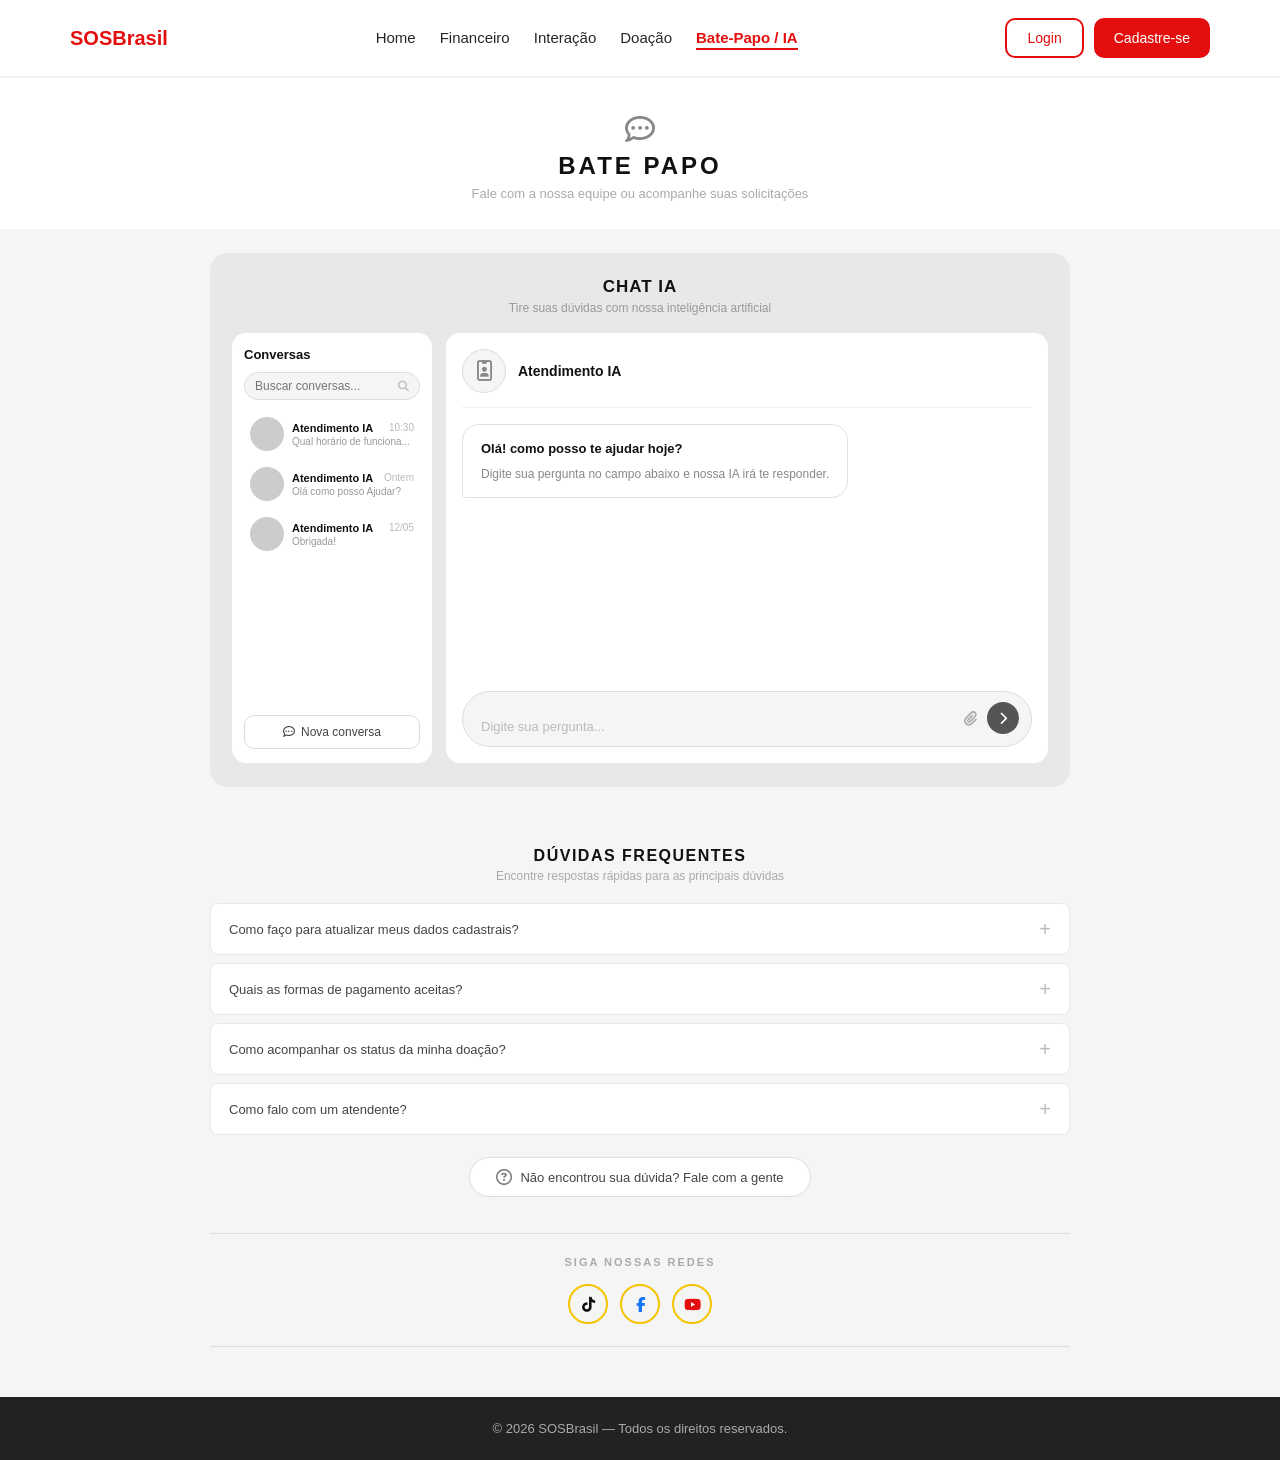
==== pags/batepapoIA.html @ ed0de13a "NovasAlterações08/06" ====
<!DOCTYPE html>
<html lang="en">
<head>
    <meta charset="UTF-8">
    <meta name="viewport" content="width=device-width, initial-scale=1.0">
    <link rel="stylesheet" href="https://cdnjs.cloudflare.com/ajax/libs/font-awesome/6.5.0/css/all.min.css">
    <link rel="stylesheet" href="css/batepapoIA.css">
    <title>SOSBrasil - Bate Papo</title>
</head>
<body>
    <! =========== Cabeçalho =========== >
    <header>
    <nav class="nav-container">
      <div class="logo">
        <h1><strong>SOS</strong>Brasil</h1>
      </div>
      <div class="nav-links">
        <ul>
          <li><a href="home.html">Home</a></li>
          <li><a href="financeiro.html">Financeiro</a></li>
          <li><a href="#">Interação</a></li>
          <li><a href="#">Doação</a></li>
          <li><a href="batepapoIA.html" class="ativo">Bate-Papo / IA</a></li>
        </ul>
      </div>
      <div class="nav-botoes">
        <button class="btn-login">Login</button>
        <button class="btn-cadastrar">Cadastre-se</button>
      </div>
    </nav>
  </header>
 
  <main>
 
    <!-- =========== HERO — TÍTULO BATE PAPO =========== -->
    <section class="secao-hero">
      <i class="fa-regular fa-comment-dots hero-icone"></i>
      <h1 class="hero-titulo">BATE PAPO</h1>
      <p class="hero-subtitulo">Fale com a nossa equipe ou acompanhe suas solicitações</p>
    </section>
 
    <!-- =========== CHAT IA =========== -->
    <section class="secao-chat">
      <div class="chat-card">
 
        <h2 class="chat-titulo">CHAT IA</h2>
        <p class="chat-subtitulo">Tire suas dúvidas com nossa inteligência artificial</p>
 
        <div class="chat-container">
 
          <div class="sidebar">
 
            <h3 class="sidebar-titulo">Conversas</h3>
 
            <div class="busca-container">
              <input type="text" placeholder="Buscar conversas..." class="busca-input">
              <i class="fa-solid fa-magnifying-glass busca-icone"></i>
            </div>
 
            <ul class="lista-conversas">
              <li class="conversa-item">
                <div class="conversa-avatar"></div>
                <div class="conversa-info">
                <div class="conversa-cabecalho">
                    <span class="conversa-nome">Atendimento IA</span>
                    <span class="conversa-hora">10:30</span>
                </div>
                    <p class="conversa-preview">Qual horário de funciona...</p>
                </div>
              </li>
              <li class="conversa-item">
                <div class="conversa-avatar"></div>
                <div class="conversa-info">
                <div class="conversa-cabecalho">
                    <span class="conversa-nome">Atendimento IA</span>
                    <span class="conversa-hora">Ontem</span>
                </div>
                    <p class="conversa-preview">Olá como posso Ajudar?</p>
                </div>
              </li>
              <li class="conversa-item">
                <div class="conversa-avatar"></div>
                <div class="conversa-info">
                <div class="conversa-cabecalho">
                    <span class="conversa-nome">Atendimento IA</span>
                    <span class="conversa-hora">12/05</span>
                </div>
                    <p class="conversa-preview">Obrigada!</p>
                </div>
              </li>
            </ul>
 
            <button class="btn-nova-conversa">
              <i class="fa-regular fa-comment-dots"></i> Nova conversa
            </button>
 
          </div>
          <!-- fim sidebar -->
 
          <!-- COLUNA DIREITA — Atendimento IA -->
          <div class="chat-janela">
 
            <div class="chat-cabecalho">
            <div class="chat-avatar-icone">
                <i class="fa-regular fa-id-badge"></i>
            </div>
              <span class="chat-nome">Atendimento IA</span>
            </div>
 
            <div class="chat-mensagens">
            <div class="bolha bolha-recebida">
                <strong>Olá! como posso te ajudar hoje?</strong>
                <p>Digite sua pergunta no campo abaixo e nossa IA irá te responder.</p>
            </div>
            </div>
 
            <div class="input-container">
              <textarea class="chat-textarea" placeholder="Digite sua pergunta..." rows="1"></textarea>
              <div class="input-icons">
                <i class="fa-solid fa-paperclip chat-icone-clipe"></i>
                <button class="chat-btn-enviar">
                  <i class="fa-solid fa-chevron-right"></i>
                </button>
              </div>
            </div>
          </div>
        </div>
      </div>
    </section>
 
    <!-- =========== DÚVIDAS FREQUENTES =========== -->
    <section class="secao-duvidas">
      <div class="duvidas-card">
 
        <h2 class="duvidas-titulo">DÚVIDAS FREQUENTES</h2>
        <p class="duvidas-subtitulo">Encontre respostas rápidas para as principais dúvidas</p>
 
        <details>
          <summary>Como faço para atualizar meus dados cadastrais?</summary>
          <p>Vá em usuário e clique em "Dados Cadastrais" e veja quais dados serão atualizados e clique em "Editar". Se for a senha, vá até a tela de login e clique em "Esqueci minha senha".</p>
        </details>
 
        <details>
          <summary>Quais as formas de pagamento aceitas?</summary>
          <p>A SOS Brasil aceita: Boleto, Cartão (Crédito e Débito), Pix e Transferência Bancária. Acesse a página Financeiro e escolha seu meio de doação.</p>
        </details>
 
        <details>
          <summary>Como acompanhar os status da minha doação?</summary>
          <p>Você irá receber atualizações por E-Mail e imagens no nosso portal de notícias. Todas as doações serão publicadas no portal "SOS Brasil".</p>
        </details>
 
        <details>
          <summary>Como falo com um atendente?</summary>
          <p>Clique em "Fale com a gente" no botão abaixo e você será redirecionado para nosso chat com um atendente da SOS Brasil no WhatsApp.</p>
        </details>
 
        <div class="btn-duvida-container">
          <a href="#" class="btn-duvida">
            <i class="fa-regular fa-circle-question"></i>
            Não encontrou sua dúvida? Fale com a gente
          </a>
        </div>
 
      </div>
    </section>
 
    <!-- =========== REDES SOCIAIS =========== -->
    <section class="secao-redes">
      <hr class="redes-linha">
      <div class="redes-conteudo">
        <p class="redes-titulo">SIGA NOSSAS REDES</p>
        <div class="redes-icones">
          <a href="#" target="_blank" aria-label="TikTok">
            <i class="fa-brands fa-tiktok"></i>
          </a>
          <a href="#" target="_blank" aria-label="Facebook">
            <i class="fa-brands fa-facebook-f"></i>
          </a>
          <a href="#" target="_blank" aria-label="YouTube">
            <i class="fa-brands fa-youtube"></i>
          </a>
        </div>
      </div>
      <hr class="redes-linha">
    </section>
 
  </main>
</body>
<footer>
    <div class="container">
            <p>© 2026 SOSBrasil — Todos os direitos reservados.</p>
    </div>
</footer>
</html>
---- pags/css/batepapoIA.css ----
/* ===================== RESET & BASE ===================== */
*{
  margin: 0;
  padding: 0;
  box-sizing: border-box;
  font-family: 'Segoe UI', sans-serif;
}
 
:root {
  --vermelho: #e40e0e;
  --vermelho-escuro: #a00808;
  --amarelo: #f5c400;
  --cinza-borda: #f1f1f1;
  --cinza-texto: #444;
  --cinza-claro: #f5f5f5;
  --cinza-medio: #e8e8e8;
  --branco: #ffffff;
}
 
body {
  background-color: var(--branco);
  color: var(--cinza-texto);
}
 
.container {
  max-width: 1200px;
  margin: 0 auto;
  padding: 0 30px;
}
 
/* ===================== CABEÇALHO ===================== */
header {
  width: 100%;
  background: var(--branco);
  border-bottom: 2px solid var(--cinza-borda);
  position: sticky;
  top: 0;
  z-index: 100;
}
 
.nav-container {
  max-width: 1200px;
  margin: 0 auto;
  padding: 18px 30px;
  display: flex;
  align-items: center;
  justify-content: space-between;
  gap: 20px;
}
 
.logo h1 {
  font-size: 20px;
  color: var(--vermelho);
}
 
.nav-links ul {
  list-style: none;
  display: flex;
  gap: 24px;
}
 
.nav-links a {
  color: #272727;
  text-decoration: none;
  font-size: 15px;
  transition: color 0.3s;
}
 
.nav-links a:hover,
.nav-links a.ativo {
  color: var(--vermelho);
  font-weight: 600;
}
 
.nav-links a.ativo {
  border-bottom: 2px solid var(--vermelho);
  padding-bottom: 2px;
}
 
.nav-botoes {
  display: flex;
  gap: 10px;
}
 
.btn-login {
  background: var(--branco);
  color: var(--vermelho);
  padding: 10px 20px;
  border: 2px solid var(--vermelho);
  border-radius: 10px;
  cursor: pointer;
  font-size: 14px;
  transition: all 0.3s;
}
 
.btn-login:hover {
  background: var(--vermelho);
  color: var(--branco);
}
 
.btn-cadastrar {
  background: var(--vermelho);
  color: var(--branco);
  padding: 10px 20px;
  border: none;
  border-radius: 10px;
  cursor: pointer;
  font-size: 14px;
  transition: background 0.3s;
}
 
.btn-cadastrar:hover {
  background: var(--vermelho-escuro);
}
 
/* ===================== HERO — BATE PAPO ===================== */
.secao-hero {
  background-color: var(--branco);
  padding: 36px 30px 28px;
  text-align: center;
}
 
.hero-icone {
  font-size: 30px;
  color: #888;
  display: block;
  margin-bottom: 8px;
}
 
.hero-titulo {
  font-size: 24px;
  font-weight: 800;
  letter-spacing: 3px;
  color: #111;
  margin-bottom: 6px;
}
 
.hero-subtitulo {
  font-size: 13px;
  color: #aaa;
}
 
/* ===================== SEÇÃO CHAT IA ===================== */
.secao-chat {
  background-color: var(--cinza-claro);
  padding: 24px 30px 32px;
}
 
.chat-card {
  max-width: 860px;
  margin: 0 auto;
  background-color: var(--cinza-medio);
  border-radius: 18px;
  padding: 24px 22px;
}
 
.chat-titulo {
  text-align: center;
  font-size: 17px;
  font-weight: 800;
  letter-spacing: 1px;
  color: #111;
  margin-bottom: 4px;
}
 
.chat-subtitulo {
  text-align: center;
  font-size: 12px;
  color: #999;
  margin-bottom: 18px;
}
 
/* ===================== DUAS COLUNAS ===================== */
.chat-container {
  display: flex;
  gap: 14px;
  height: 430px;
}
 
/* ===================== SIDEBAR — CONVERSAS ===================== */
.sidebar {
  width: 200px;
  flex-shrink: 0;
  background-color: var(--branco);
  border-radius: 14px;
  padding: 14px 12px;
  display: flex;
  flex-direction: column;
  gap: 10px;
}
 
.sidebar-titulo {
  font-size: 13px;
  font-weight: 700;
  color: #111;
}
 
.busca-container {
  display: flex;
  align-items: center;
  background-color: var(--cinza-claro);
  border: 1px solid #ddd;
  border-radius: 20px;
  padding: 6px 10px;
  gap: 6px;
}
 
.busca-input {
  border: none;
  outline: none;
  background: transparent;
  font-size: 12px;
  width: 100%;
  color: var(--cinza-texto);
}
 
.busca-icone {
  font-size: 11px;
  color: #bbb;
}
 
.lista-conversas {
  list-style: none;
  display: flex;
  flex-direction: column;
  gap: 2px;
  overflow-y: auto;
  flex: 1;
}
 
.conversa-item {
  display: flex;
  align-items: center;
  gap: 8px;
  padding: 7px 6px;
  border-radius: 8px;
  cursor: pointer;
  transition: background 0.2s;
}
 
.conversa-item:hover {
  background-color: var(--cinza-claro);
}
 
.conversa-avatar {
  width: 34px;
  height: 34px;
  border-radius: 50%;
  background-color: #ccc;
  flex-shrink: 0;
}
 
.conversa-info {
  display: flex;
  flex-direction: column;
  gap: 2px;
  overflow: hidden;
  flex: 1;
}
 
.conversa-cabecalho {
  display: flex;
  justify-content: space-between;
  align-items: center;
}
 
.conversa-nome {
  font-size: 11px;
  font-weight: 700;
  color: #111;
}
 
.conversa-hora {
  font-size: 10px;
  color: #bbb;
  white-space: nowrap;
}
 
.conversa-preview {
  font-size: 10px;
  color: #999;
  white-space: nowrap;
  overflow: hidden;
  text-overflow: ellipsis;
}
 
.btn-nova-conversa {
  background-color: var(--branco);
  border: 1px solid #ddd;
  border-radius: 10px;
  padding: 9px 10px;
  cursor: pointer;
  font-size: 12px;
  color: var(--cinza-texto);
  display: flex;
  align-items: center;
  justify-content: center;
  gap: 6px;
  margin-top: auto;
  transition: background 0.2s;
}
 
.btn-nova-conversa:hover {
  background-color: var(--cinza-claro);
}
 
/* ===================== JANELA DO CHAT ===================== */
.chat-janela {
  flex: 1;
  background-color: var(--branco);
  border-radius: 14px;
  padding: 16px;
  display: flex;
  flex-direction: column;
  gap: 14px;
  min-width: 0;
}
 
.chat-cabecalho {
  display: flex;
  align-items: center;
  gap: 12px;
  padding-bottom: 14px;
  border-bottom: 1px solid var(--cinza-borda);
}
 
.chat-avatar-icone {
  width: 44px;
  height: 44px;
  border-radius: 50%;
  background-color: var(--cinza-claro);
  border: 1px solid #ddd;
  display: flex;
  align-items: center;
  justify-content: center;
  font-size: 20px;
  color: #888;
}
 
.chat-nome {
  font-size: 14px;
  font-weight: 700;
  color: #111;
}
 
.chat-mensagens {
  flex: 1;
  overflow-y: auto;
  display: flex;
  flex-direction: column;
  gap: 10px;
  padding: 2px 0;
}
 
.bolha {
  max-width: 68%;
  padding: 14px 18px;
  border-radius: 16px;
  font-size: 13px;
  line-height: 1.5;
}
 
.bolha-recebida {
  background-color: var(--branco);
  border: 1px solid #e0e0e0;
  align-self: flex-start;
  border-bottom-left-radius: 4px;
}
 
.bolha-recebida strong {
  display: block;
  font-size: 13px;
  color: #111;
  margin-bottom: 6px;
}
 
.bolha-recebida p {
  font-size: 12px;
  color: #888;
  margin: 0;
}
 
.bolha-enviada {
  background-color: var(--vermelho);
  color: var(--branco);
  align-self: flex-end;
  border-bottom-right-radius: 4px;
}
 
.input-container {
  display: flex;
  align-items: flex-end;
  background-color: var(--cinza-claro);
  border: 1px solid #ddd;
  border-radius: 28px;
  padding: 10px 12px 10px 18px;
  gap: 10px;
}
 
.chat-textarea {
  flex: 1;
  border: none;
  outline: none;
  resize: none;
  font-size: 13px;
  background: transparent;
  color: var(--cinza-texto);
  max-height: 90px;
  overflow-y: auto;
  line-height: 1.5;
}
 
.chat-textarea::placeholder {
  color: #bbb;
}
 
.input-icons {
  display: flex;
  align-items: center;
  gap: 10px;
  flex-shrink: 0;
  padding-bottom: 2px;
}
 
.chat-icone-clipe {
  font-size: 15px;
  color: #aaa;
  cursor: pointer;
  transition: color 0.2s;
}
 
.chat-icone-clipe:hover {
  color: var(--cinza-texto);
}
 
.chat-btn-enviar {
  width: 32px;
  height: 32px;
  border-radius: 50%;
  background-color: #555;
  color: var(--branco);
  border: none;
  font-size: 13px;
  cursor: pointer;
  display: flex;
  align-items: center;
  justify-content: center;
  transition: background 0.2s;
}
 
.chat-btn-enviar:hover {
  background-color: var(--vermelho);
}
 
/* ===================== DÚVIDAS FREQUENTES ===================== */
.secao-duvidas {
  background-color: var(--cinza-claro);
  padding: 28px 30px 36px;
}
 
.duvidas-card {
  max-width: 860px;
  margin: 0 auto;
}
 
.duvidas-titulo {
  text-align: center;
  font-size: 16px;
  font-weight: 800;
  letter-spacing: 1.5px;
  color: #111;
  margin-bottom: 4px;
}
 
.duvidas-subtitulo {
  text-align: center;
  font-size: 12px;
  color: #aaa;
  margin-bottom: 20px;
}
 
details {
  background-color: var(--branco);
  border: 1px solid #e8e8e8;
  border-radius: 8px;
  margin-bottom: 8px;
  overflow: hidden;
}
 
summary {
  display: flex;
  justify-content: space-between;
  align-items: center;
  padding: 15px 18px;
  font-size: 13px;
  color: var(--cinza-texto);
  cursor: pointer;
  list-style: none;
  user-select: none;
}
 
summary::-webkit-details-marker {
  display: none;
}
 
summary::after {
  content: '+';
  font-size: 20px;
  color: #bbb;
  font-weight: 300;
  line-height: 1;
  flex-shrink: 0;
}
 
details[open] summary::after {
  content: '×';
  color: var(--vermelho);
}
 
details p {
  padding: 12px 18px 16px;
  font-size: 13px;
  color: #777;
  line-height: 1.6;
  border-top: 1px solid var(--cinza-borda);
}
 
/* Botão fale com a gente */
.btn-duvida-container {
  display: flex;
  justify-content: center;
  margin-top: 22px;
}
 
.btn-duvida {
  display: inline-flex;
  align-items: center;
  gap: 8px;
  background-color: var(--branco);
  border: 1px solid #ddd;
  border-radius: 28px;
  padding: 11px 26px;
  cursor: pointer;
  font-size: 13px;
  color: var(--cinza-texto);
  text-decoration: none;
  transition: border-color 0.2s, background 0.2s;
}
 
.btn-duvida:hover {
  border-color: var(--amarelo);
  background-color: #fffbee;
}
 
.btn-duvida .fa-circle-question {
  font-size: 16px;
  color: #777;
}
 
/* ===================== REDES SOCIAIS ===================== */
.secao-redes {
  background-color: var(--cinza-claro);
  padding: 0 30px 28px;
}
 
.redes-linha {
  border: none;
  border-top: 1px solid #ddd;
  margin: 0 auto 22px;
  max-width: 860px;
}
 
.redes-conteudo {
  text-align: center;
  margin-bottom: 22px;
}
 
.redes-titulo {
  font-size: 11px;
  font-weight: 700;
  letter-spacing: 2px;
  color: #aaa;
  margin-bottom: 16px;
  text-transform: uppercase;
}
 
.redes-icones {
  display: flex;
  justify-content: center;
  gap: 12px;
}
 
.redes-icones a {
  width: 40px;
  height: 40px;
  border-radius: 50%;
  border: 2px solid var(--amarelo);
  display: flex;
  align-items: center;
  justify-content: center;
  font-size: 15px;
  text-decoration: none;
  transition: background 0.2s, border-color 0.2s;
}
 
.redes-icones a:nth-child(1) i { color: #111; }
.redes-icones a:nth-child(2) i { color: #1877f2; }
.redes-icones a:nth-child(3) i { color: var(--vermelho); }
 
.redes-icones a:hover {
  background-color: var(--amarelo);
}
 
.redes-icones a:hover i {
  color: var(--branco) !important;
}
 
/* ===================== RODAPÉ ===================== */
footer {
  background: #222;
  color: #aaa;
  padding: 24px 0;
  text-align: center;
  font-size: 13px;
}
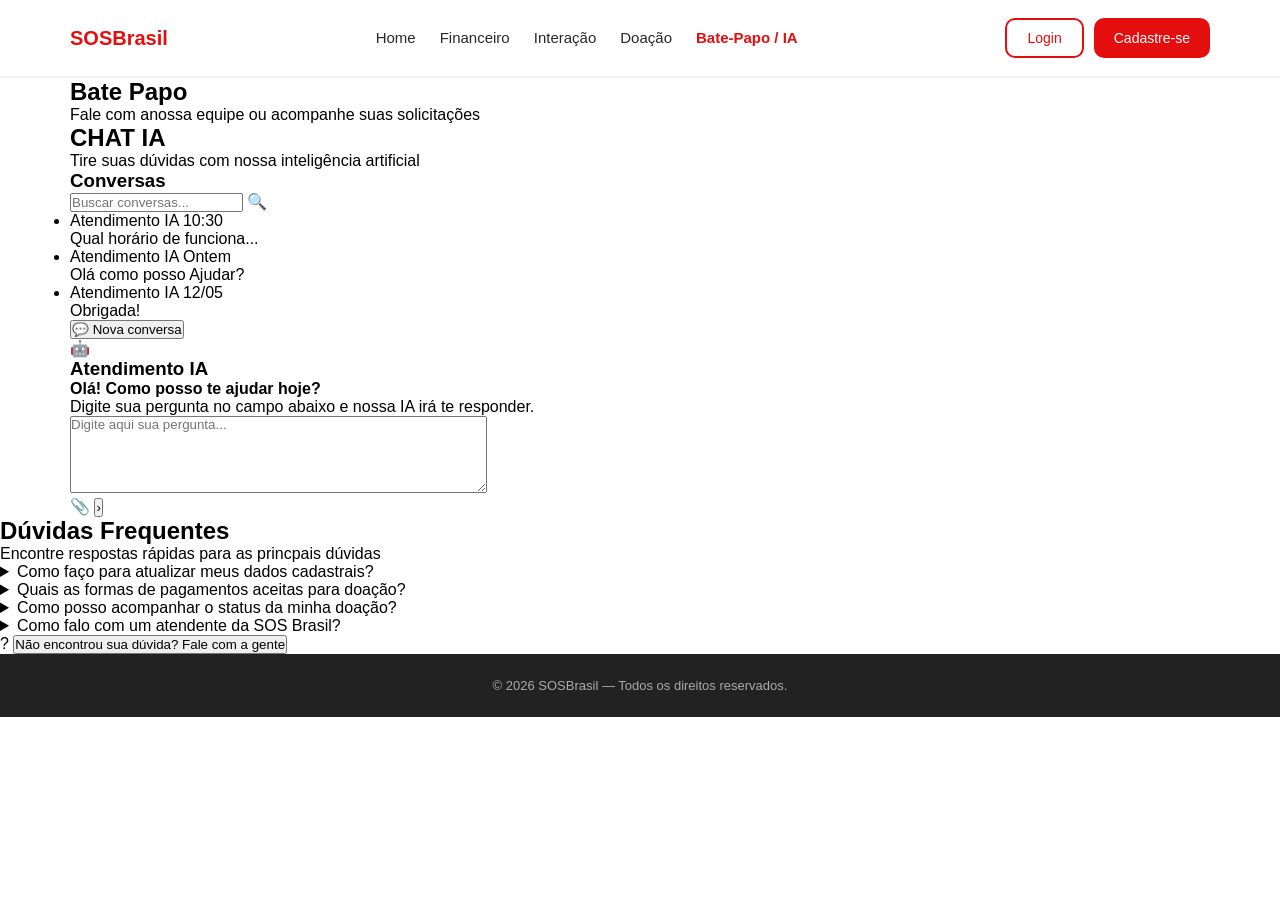
==== commit 520d307b: "Merge branch 'main' of https://github.com/thiago-amaral777/SOSBrasil--UCB" ====
--- a/pags/batepapoIA.html
+++ b/pags/batepapoIA.html
@@ -3,189 +3,148 @@
 <head>
     <meta charset="UTF-8">
     <meta name="viewport" content="width=device-width, initial-scale=1.0">
-    <link rel="stylesheet" href="https://cdnjs.cloudflare.com/ajax/libs/font-awesome/6.5.0/css/all.min.css">
+    <title>SOSBrasil - Bate Papo</title>
     <link rel="stylesheet" href="css/batepapoIA.css">
-    <title>SOSBrasil - Bate Papo</title>
+
 </head>
 <body>
     <! =========== Cabeçalho =========== >
     <header>
-    <nav class="nav-container">
-      <div class="logo">
-        <h1><strong>SOS</strong>Brasil</h1>
+        <nav class="nav-container">
+            <div class="logo">
+                <h1><strong>SOS</strong>Brasil</h1>
+            </div>
+            <div class="nav-links">
+                <ul>
+                    <li><a href="home.html">Home</a></li>
+                    <li><a href="financeiro.html">Financeiro</a></li>
+                    <li><a href="#">Interação</a></li>
+                    <li><a href="#">Doação</a></li>
+                    <li><a href="batepapoIA.html" class="ativo">Bate-Papo / IA</a></li>
+                </ul>
+            </div>
+            <div class="nav-botoes">
+                <button class="btn-login">Login</button>
+                <button class="btn-cadastrar">Cadastre-se</button>
+            </div>
+        </nav>
+    </header>
+
+    <main>
+        <!-- ===================== HERO ===================== -->
+        <section class="secao-hero">
+            <div class="container">
+                <div class="hero-conteudo">
+
+                    <div >
+                        <h1> Bate Papo </h1>
+                        <p>Fale com anossa equipe ou acompanhe suas solicitações</p>
+                    
+                    <section>
+                        <h2> CHAT IA </h2>
+                            <p> Tire suas dúvidas com nossa inteligência artificial </p>
+
+        <!====================== Conversas ===================== --> 
+        <div class="pscConversas">            
+            <h3> Conversas </h3>
+                <div class="busca-container">
+    <input type="text" placeholder="Buscar conversas..." class="busca-input">
+    <span class="busca-icone">🔍</span>
+        </div>
+
+            <ul class="lista-conversas">
+
+                <li class="conversa-item">
+                <div class="conversa-avatar"></div>
+            <div class="conversa-info">
+            
+            <div class="conversa-cabecalho">
+                <span class="conversa-nome">Atendimento IA</span>
+                <span class="conversa-hora">10:30</span>
+            </div>
+                <p class="conversa-preview">Qual horário de funciona...</p>
       </div>
-      <div class="nav-links">
-        <ul>
-          <li><a href="home.html">Home</a></li>
-          <li><a href="financeiro.html">Financeiro</a></li>
-          <li><a href="#">Interação</a></li>
-          <li><a href="#">Doação</a></li>
-          <li><a href="batepapoIA.html" class="ativo">Bate-Papo / IA</a></li>
+    </li>
+
+                <li class="conversa-item">
+            <div class="conversa-avatar"></div>
+            <div class="conversa-info">
+            <div class="conversa-cabecalho">
+                <span class="conversa-nome">Atendimento IA</span>
+                <span class="conversa-hora">Ontem</span>
+        </div>
+                <p class="conversa-preview">Olá como posso Ajudar?</p>
+        </div>
+    </li>
+
+                <li class="conversa-item">
+            <div class="conversa-avatar"></div>
+            <div class="conversa-info">
+            <div class="conversa-cabecalho">
+                <span class="conversa-nome">Atendimento IA</span>
+                <span class="conversa-hora">12/05</span>
+            </div>
+                <p class="conversa-preview">Obrigada!</p>
+            </div>
+        </li>
         </ul>
-      </div>
-      <div class="nav-botoes">
-        <button class="btn-login">Login</button>
-        <button class="btn-cadastrar">Cadastre-se</button>
-      </div>
-    </nav>
-  </header>
- 
-  <main>
- 
-    <!-- =========== HERO — TÍTULO BATE PAPO =========== -->
-    <section class="secao-hero">
-      <i class="fa-regular fa-comment-dots hero-icone"></i>
-      <h1 class="hero-titulo">BATE PAPO</h1>
-      <p class="hero-subtitulo">Fale com a nossa equipe ou acompanhe suas solicitações</p>
-    </section>
- 
-    <!-- =========== CHAT IA =========== -->
-    <section class="secao-chat">
-      <div class="chat-card">
- 
-        <h2 class="chat-titulo">CHAT IA</h2>
-        <p class="chat-subtitulo">Tire suas dúvidas com nossa inteligência artificial</p>
- 
-        <div class="chat-container">
- 
-          <div class="sidebar">
- 
-            <h3 class="sidebar-titulo">Conversas</h3>
- 
-            <div class="busca-container">
-              <input type="text" placeholder="Buscar conversas..." class="busca-input">
-              <i class="fa-solid fa-magnifying-glass busca-icone"></i>
+
+                <button class="btn-nova-conversa">💬 Nova conversa</button>
+
             </div>
- 
-            <ul class="lista-conversas">
-              <li class="conversa-item">
-                <div class="conversa-avatar"></div>
-                <div class="conversa-info">
-                <div class="conversa-cabecalho">
-                    <span class="conversa-nome">Atendimento IA</span>
-                    <span class="conversa-hora">10:30</span>
-                </div>
-                    <p class="conversa-preview">Qual horário de funciona...</p>
-                </div>
-              </li>
-              <li class="conversa-item">
-                <div class="conversa-avatar"></div>
-                <div class="conversa-info">
-                <div class="conversa-cabecalho">
-                    <span class="conversa-nome">Atendimento IA</span>
-                    <span class="conversa-hora">Ontem</span>
-                </div>
-                    <p class="conversa-preview">Olá como posso Ajudar?</p>
-                </div>
-              </li>
-              <li class="conversa-item">
-                <div class="conversa-avatar"></div>
-                <div class="conversa-info">
-                <div class="conversa-cabecalho">
-                    <span class="conversa-nome">Atendimento IA</span>
-                    <span class="conversa-hora">12/05</span>
-                </div>
-                    <p class="conversa-preview">Obrigada!</p>
-                </div>
-              </li>
-            </ul>
- 
-            <button class="btn-nova-conversa">
-              <i class="fa-regular fa-comment-dots"></i> Nova conversa
-            </button>
- 
-          </div>
-          <!-- fim sidebar -->
- 
-          <!-- COLUNA DIREITA — Atendimento IA -->
-          <div class="chat-janela">
- 
-            <div class="chat-cabecalho">
-            <div class="chat-avatar-icone">
-                <i class="fa-regular fa-id-badge"></i>
-            </div>
-              <span class="chat-nome">Atendimento IA</span>
-            </div>
- 
-            <div class="chat-mensagens">
-            <div class="bolha bolha-recebida">
-                <strong>Olá! como posso te ajudar hoje?</strong>
+        </div>
+        <! ================== Chat Principal ===================>
+        <div class="pscChatPrin">
+        <section>
+                <div class="chat-janela">
+                <div class="chat-avatar">🤖</div>
+                <h3> Atendimento IA </h3>
+            <div class="bolha bolha enviada">
+                <h4><strong> Olá! Como posso te ajudar hoje? </strong></h4>
                 <p>Digite sua pergunta no campo abaixo e nossa IA irá te responder.</p>
             </div>
+            <div class="input-container"> 
+                <textarea name="chatIA" placeholder="Digite aqui sua pergunta..." id="" cols="50" rows="5"></textarea>
+            
+            <div class="input-icons"
+                <span class="chat-icone-clipe">📎</span>
+                <button class="chat-btn-enviar">›</button>   
             </div>
- 
-            <div class="input-container">
-              <textarea class="chat-textarea" placeholder="Digite sua pergunta..." rows="1"></textarea>
-              <div class="input-icons">
-                <i class="fa-solid fa-paperclip chat-icone-clipe"></i>
-                <button class="chat-btn-enviar">
-                  <i class="fa-solid fa-chevron-right"></i>
-                </button>
-              </div>
-            </div>
-          </div>
+        </section>
+    </section>
+    </div>
+        <! ================= Dúvidas Frequentes ===================>
+            <h2> Dúvidas Frequentes </h2>
+            <p> Encontre respostas rápidas para as princpais dúvidas </p>
+        
+        <details> 
+            <summary> Como faço para atualizar meus dados cadastrais?
+            </summary>
+                <p> Vá em usuário e clique em "Dados Cadastrais" e veja quais dados serão atualizados e clique em "Editar". Se caso for a senha, vá até a tela de login e clique em "Esqueci minha senha". </p>
+        </details>
+        <details>
+            <summary> Quais as formas de pagamentos aceitas para doação? 
+            </summary>
+                <p> A SOS Brasil aceita: Boleto, Cartão (Crédito e Débito), Pix e Transferência Bancária. Clique em <a href="financeiro.html"></a> e escolha seu meio de doação.</p>
+        </details>
+        <details>
+            <summary> Como posso acompanhar o status da minha doação? 
+            </summary>
+                <p> Você irá receber atualizações por E-Mails e imagens no nosso portal de notícias. Todas as doações serão publicadas no portal "SOS Brasil".</p>
+        </details>
+        <details>
+            <summary> Como falo com um atendente da SOS Brasil? 
+            </summary>
+                <p> Clique em "Fale com a gente" no botão abaixo e você será redirecionado para nosso chat com um atendente da SOS Brasil no WhatsApp.</p>
+        </details>
+        
+        <div>
+            <span class="icone-interrogacao">?</span>
+            <input type="button" 
+            value="Não encontrou sua dúvida? Fale com a gente"> 
         </div>
-      </div>
     </section>
- 
-    <!-- =========== DÚVIDAS FREQUENTES =========== -->
-    <section class="secao-duvidas">
-      <div class="duvidas-card">
- 
-        <h2 class="duvidas-titulo">DÚVIDAS FREQUENTES</h2>
-        <p class="duvidas-subtitulo">Encontre respostas rápidas para as principais dúvidas</p>
- 
-        <details>
-          <summary>Como faço para atualizar meus dados cadastrais?</summary>
-          <p>Vá em usuário e clique em "Dados Cadastrais" e veja quais dados serão atualizados e clique em "Editar". Se for a senha, vá até a tela de login e clique em "Esqueci minha senha".</p>
-        </details>
- 
-        <details>
-          <summary>Quais as formas de pagamento aceitas?</summary>
-          <p>A SOS Brasil aceita: Boleto, Cartão (Crédito e Débito), Pix e Transferência Bancária. Acesse a página Financeiro e escolha seu meio de doação.</p>
-        </details>
- 
-        <details>
-          <summary>Como acompanhar os status da minha doação?</summary>
-          <p>Você irá receber atualizações por E-Mail e imagens no nosso portal de notícias. Todas as doações serão publicadas no portal "SOS Brasil".</p>
-        </details>
- 
-        <details>
-          <summary>Como falo com um atendente?</summary>
-          <p>Clique em "Fale com a gente" no botão abaixo e você será redirecionado para nosso chat com um atendente da SOS Brasil no WhatsApp.</p>
-        </details>
- 
-        <div class="btn-duvida-container">
-          <a href="#" class="btn-duvida">
-            <i class="fa-regular fa-circle-question"></i>
-            Não encontrou sua dúvida? Fale com a gente
-          </a>
-        </div>
- 
-      </div>
-    </section>
- 
-    <!-- =========== REDES SOCIAIS =========== -->
-    <section class="secao-redes">
-      <hr class="redes-linha">
-      <div class="redes-conteudo">
-        <p class="redes-titulo">SIGA NOSSAS REDES</p>
-        <div class="redes-icones">
-          <a href="#" target="_blank" aria-label="TikTok">
-            <i class="fa-brands fa-tiktok"></i>
-          </a>
-          <a href="#" target="_blank" aria-label="Facebook">
-            <i class="fa-brands fa-facebook-f"></i>
-          </a>
-          <a href="#" target="_blank" aria-label="YouTube">
-            <i class="fa-brands fa-youtube"></i>
-          </a>
-        </div>
-      </div>
-      <hr class="redes-linha">
-    </section>
- 
-  </main>
+    </main>
 </body>
 <footer>
     <div class="container">
--- a/pags/css/batepapoIA.css
+++ b/pags/css/batepapoIA.css
@@ -1,625 +1,113 @@
 /* ===================== RESET & BASE ===================== */
-*{
-  margin: 0;
-  padding: 0;
-  box-sizing: border-box;
-  font-family: 'Segoe UI', sans-serif;
+* {
+    margin: 0;
+    padding: 0;
+    box-sizing: border-box;
+    font-family: 'Segoe UI', sans-serif;
 }
- 
+
 :root {
-  --vermelho: #e40e0e;
-  --vermelho-escuro: #a00808;
-  --amarelo: #f5c400;
-  --cinza-borda: #f1f1f1;
-  --cinza-texto: #444;
-  --cinza-claro: #f5f5f5;
-  --cinza-medio: #e8e8e8;
-  --branco: #ffffff;
+    --vermelho:       #e40e0e;
+    --vermelho-escuro:#a00808;
+    --cinza-borda:    #f1f1f1;
+    --cinza-texto:    #444;
+    --cinza-claro:    #f5f5f5;
+    --cinza-medio:    #ebebeb;
+    --branco:         #ffffff;
 }
- 
-body {
-  background-color: var(--branco);
-  color: var(--cinza-texto);
+
+/* ===================== CONTAINER ===================== */
+.container {
+    max-width: 1200px;
+    margin: 0 auto;
+    padding: 0 30px;
 }
- 
-.container {
-  max-width: 1200px;
-  margin: 0 auto;
-  padding: 0 30px;
-}
- 
+
 /* ===================== CABEÇALHO ===================== */
 header {
-  width: 100%;
-  background: var(--branco);
-  border-bottom: 2px solid var(--cinza-borda);
-  position: sticky;
-  top: 0;
-  z-index: 100;
+    width: 100%;
+    background: var(--branco);
+    border-bottom: 2px solid var(--cinza-borda);
+    position: sticky;
+    top: 0;
+    z-index: 100;
 }
- 
+
 .nav-container {
-  max-width: 1200px;
-  margin: 0 auto;
-  padding: 18px 30px;
-  display: flex;
-  align-items: center;
-  justify-content: space-between;
-  gap: 20px;
+    max-width: 1200px;
+    margin: 0 auto;
+    padding: 18px 30px;
+    display: flex;
+    align-items: center;
+    justify-content: space-between;
+    gap: 20px;
 }
- 
+
 .logo h1 {
-  font-size: 20px;
-  color: var(--vermelho);
+    font-size: 20px;
+    color: var(--vermelho);
 }
- 
+
 .nav-links ul {
-  list-style: none;
-  display: flex;
-  gap: 24px;
+    list-style: none;
+    display: flex;
+    gap: 24px;
 }
- 
+
 .nav-links a {
-  color: #272727;
-  text-decoration: none;
-  font-size: 15px;
-  transition: color 0.3s;
+    color: #272727;
+    text-decoration: none;
+    font-size: 15px;
+    transition: color 0.3s;
 }
- 
+
 .nav-links a:hover,
 .nav-links a.ativo {
-  color: var(--vermelho);
-  font-weight: 600;
+    color: var(--vermelho);
+    font-weight: 600;
 }
+
+.nav-botoes {
+    display: flex;
+    gap: 10px;
+}
+
+.btn-login {
+    background: var(--branco);
+    color: var(--vermelho);
+    padding: 10px 20px;
+    border: 2px solid var(--vermelho);
+    border-radius: 10px;
+    cursor: pointer;
+    font-size: 14px;
+    transition: all 0.3s;
+}
+.btn-login:hover {
+    background: var(--vermelho);
+    color: var(--branco);
+}
+
+.btn-cadastrar {
+    background: var(--vermelho);
+    color: var(--branco);
+    padding: 10px 20px;
+    border: none;
+    border-radius: 10px;
+    cursor: pointer;
+    font-size: 14px;
+    transition: 0.3ms;
+}
+.btn-cadastrar:hover {
+    background: var(--vermelho-escuro);
+}
+
  
-.nav-links a.ativo {
-  border-bottom: 2px solid var(--vermelho);
-  padding-bottom: 2px;
-}
- 
-.nav-botoes {
-  display: flex;
-  gap: 10px;
-}
- 
-.btn-login {
-  background: var(--branco);
-  color: var(--vermelho);
-  padding: 10px 20px;
-  border: 2px solid var(--vermelho);
-  border-radius: 10px;
-  cursor: pointer;
-  font-size: 14px;
-  transition: all 0.3s;
-}
- 
-.btn-login:hover {
-  background: var(--vermelho);
-  color: var(--branco);
-}
- 
-.btn-cadastrar {
-  background: var(--vermelho);
-  color: var(--branco);
-  padding: 10px 20px;
-  border: none;
-  border-radius: 10px;
-  cursor: pointer;
-  font-size: 14px;
-  transition: background 0.3s;
-}
- 
-.btn-cadastrar:hover {
-  background: var(--vermelho-escuro);
-}
- 
-/* ===================== HERO — BATE PAPO ===================== */
-.secao-hero {
-  background-color: var(--branco);
-  padding: 36px 30px 28px;
-  text-align: center;
-}
- 
-.hero-icone {
-  font-size: 30px;
-  color: #888;
-  display: block;
-  margin-bottom: 8px;
-}
- 
-.hero-titulo {
-  font-size: 24px;
-  font-weight: 800;
-  letter-spacing: 3px;
-  color: #111;
-  margin-bottom: 6px;
-}
- 
-.hero-subtitulo {
-  font-size: 13px;
-  color: #aaa;
-}
- 
-/* ===================== SEÇÃO CHAT IA ===================== */
-.secao-chat {
-  background-color: var(--cinza-claro);
-  padding: 24px 30px 32px;
-}
- 
-.chat-card {
-  max-width: 860px;
-  margin: 0 auto;
-  background-color: var(--cinza-medio);
-  border-radius: 18px;
-  padding: 24px 22px;
-}
- 
-.chat-titulo {
-  text-align: center;
-  font-size: 17px;
-  font-weight: 800;
-  letter-spacing: 1px;
-  color: #111;
-  margin-bottom: 4px;
-}
- 
-.chat-subtitulo {
-  text-align: center;
-  font-size: 12px;
-  color: #999;
-  margin-bottom: 18px;
-}
- 
-/* ===================== DUAS COLUNAS ===================== */
-.chat-container {
-  display: flex;
-  gap: 14px;
-  height: 430px;
-}
- 
-/* ===================== SIDEBAR — CONVERSAS ===================== */
-.sidebar {
-  width: 200px;
-  flex-shrink: 0;
-  background-color: var(--branco);
-  border-radius: 14px;
-  padding: 14px 12px;
-  display: flex;
-  flex-direction: column;
-  gap: 10px;
-}
- 
-.sidebar-titulo {
-  font-size: 13px;
-  font-weight: 700;
-  color: #111;
-}
- 
-.busca-container {
-  display: flex;
-  align-items: center;
-  background-color: var(--cinza-claro);
-  border: 1px solid #ddd;
-  border-radius: 20px;
-  padding: 6px 10px;
-  gap: 6px;
-}
- 
-.busca-input {
-  border: none;
-  outline: none;
-  background: transparent;
-  font-size: 12px;
-  width: 100%;
-  color: var(--cinza-texto);
-}
- 
-.busca-icone {
-  font-size: 11px;
-  color: #bbb;
-}
- 
-.lista-conversas {
-  list-style: none;
-  display: flex;
-  flex-direction: column;
-  gap: 2px;
-  overflow-y: auto;
-  flex: 1;
-}
- 
-.conversa-item {
-  display: flex;
-  align-items: center;
-  gap: 8px;
-  padding: 7px 6px;
-  border-radius: 8px;
-  cursor: pointer;
-  transition: background 0.2s;
-}
- 
-.conversa-item:hover {
-  background-color: var(--cinza-claro);
-}
- 
-.conversa-avatar {
-  width: 34px;
-  height: 34px;
-  border-radius: 50%;
-  background-color: #ccc;
-  flex-shrink: 0;
-}
- 
-.conversa-info {
-  display: flex;
-  flex-direction: column;
-  gap: 2px;
-  overflow: hidden;
-  flex: 1;
-}
- 
-.conversa-cabecalho {
-  display: flex;
-  justify-content: space-between;
-  align-items: center;
-}
- 
-.conversa-nome {
-  font-size: 11px;
-  font-weight: 700;
-  color: #111;
-}
- 
-.conversa-hora {
-  font-size: 10px;
-  color: #bbb;
-  white-space: nowrap;
-}
- 
-.conversa-preview {
-  font-size: 10px;
-  color: #999;
-  white-space: nowrap;
-  overflow: hidden;
-  text-overflow: ellipsis;
-}
- 
-.btn-nova-conversa {
-  background-color: var(--branco);
-  border: 1px solid #ddd;
-  border-radius: 10px;
-  padding: 9px 10px;
-  cursor: pointer;
-  font-size: 12px;
-  color: var(--cinza-texto);
-  display: flex;
-  align-items: center;
-  justify-content: center;
-  gap: 6px;
-  margin-top: auto;
-  transition: background 0.2s;
-}
- 
-.btn-nova-conversa:hover {
-  background-color: var(--cinza-claro);
-}
- 
-/* ===================== JANELA DO CHAT ===================== */
-.chat-janela {
-  flex: 1;
-  background-color: var(--branco);
-  border-radius: 14px;
-  padding: 16px;
-  display: flex;
-  flex-direction: column;
-  gap: 14px;
-  min-width: 0;
-}
- 
-.chat-cabecalho {
-  display: flex;
-  align-items: center;
-  gap: 12px;
-  padding-bottom: 14px;
-  border-bottom: 1px solid var(--cinza-borda);
-}
- 
-.chat-avatar-icone {
-  width: 44px;
-  height: 44px;
-  border-radius: 50%;
-  background-color: var(--cinza-claro);
-  border: 1px solid #ddd;
-  display: flex;
-  align-items: center;
-  justify-content: center;
-  font-size: 20px;
-  color: #888;
-}
- 
-.chat-nome {
-  font-size: 14px;
-  font-weight: 700;
-  color: #111;
-}
- 
-.chat-mensagens {
-  flex: 1;
-  overflow-y: auto;
-  display: flex;
-  flex-direction: column;
-  gap: 10px;
-  padding: 2px 0;
-}
- 
-.bolha {
-  max-width: 68%;
-  padding: 14px 18px;
-  border-radius: 16px;
-  font-size: 13px;
-  line-height: 1.5;
-}
- 
-.bolha-recebida {
-  background-color: var(--branco);
-  border: 1px solid #e0e0e0;
-  align-self: flex-start;
-  border-bottom-left-radius: 4px;
-}
- 
-.bolha-recebida strong {
-  display: block;
-  font-size: 13px;
-  color: #111;
-  margin-bottom: 6px;
-}
- 
-.bolha-recebida p {
-  font-size: 12px;
-  color: #888;
-  margin: 0;
-}
- 
-.bolha-enviada {
-  background-color: var(--vermelho);
-  color: var(--branco);
-  align-self: flex-end;
-  border-bottom-right-radius: 4px;
-}
- 
-.input-container {
-  display: flex;
-  align-items: flex-end;
-  background-color: var(--cinza-claro);
-  border: 1px solid #ddd;
-  border-radius: 28px;
-  padding: 10px 12px 10px 18px;
-  gap: 10px;
-}
- 
-.chat-textarea {
-  flex: 1;
-  border: none;
-  outline: none;
-  resize: none;
-  font-size: 13px;
-  background: transparent;
-  color: var(--cinza-texto);
-  max-height: 90px;
-  overflow-y: auto;
-  line-height: 1.5;
-}
- 
-.chat-textarea::placeholder {
-  color: #bbb;
-}
- 
-.input-icons {
-  display: flex;
-  align-items: center;
-  gap: 10px;
-  flex-shrink: 0;
-  padding-bottom: 2px;
-}
- 
-.chat-icone-clipe {
-  font-size: 15px;
-  color: #aaa;
-  cursor: pointer;
-  transition: color 0.2s;
-}
- 
-.chat-icone-clipe:hover {
-  color: var(--cinza-texto);
-}
- 
-.chat-btn-enviar {
-  width: 32px;
-  height: 32px;
-  border-radius: 50%;
-  background-color: #555;
-  color: var(--branco);
-  border: none;
-  font-size: 13px;
-  cursor: pointer;
-  display: flex;
-  align-items: center;
-  justify-content: center;
-  transition: background 0.2s;
-}
- 
-.chat-btn-enviar:hover {
-  background-color: var(--vermelho);
-}
- 
-/* ===================== DÚVIDAS FREQUENTES ===================== */
-.secao-duvidas {
-  background-color: var(--cinza-claro);
-  padding: 28px 30px 36px;
-}
- 
-.duvidas-card {
-  max-width: 860px;
-  margin: 0 auto;
-}
- 
-.duvidas-titulo {
-  text-align: center;
-  font-size: 16px;
-  font-weight: 800;
-  letter-spacing: 1.5px;
-  color: #111;
-  margin-bottom: 4px;
-}
- 
-.duvidas-subtitulo {
-  text-align: center;
-  font-size: 12px;
-  color: #aaa;
-  margin-bottom: 20px;
-}
- 
-details {
-  background-color: var(--branco);
-  border: 1px solid #e8e8e8;
-  border-radius: 8px;
-  margin-bottom: 8px;
-  overflow: hidden;
-}
- 
-summary {
-  display: flex;
-  justify-content: space-between;
-  align-items: center;
-  padding: 15px 18px;
-  font-size: 13px;
-  color: var(--cinza-texto);
-  cursor: pointer;
-  list-style: none;
-  user-select: none;
-}
- 
-summary::-webkit-details-marker {
-  display: none;
-}
- 
-summary::after {
-  content: '+';
-  font-size: 20px;
-  color: #bbb;
-  font-weight: 300;
-  line-height: 1;
-  flex-shrink: 0;
-}
- 
-details[open] summary::after {
-  content: '×';
-  color: var(--vermelho);
-}
- 
-details p {
-  padding: 12px 18px 16px;
-  font-size: 13px;
-  color: #777;
-  line-height: 1.6;
-  border-top: 1px solid var(--cinza-borda);
-}
- 
-/* Botão fale com a gente */
-.btn-duvida-container {
-  display: flex;
-  justify-content: center;
-  margin-top: 22px;
-}
- 
-.btn-duvida {
-  display: inline-flex;
-  align-items: center;
-  gap: 8px;
-  background-color: var(--branco);
-  border: 1px solid #ddd;
-  border-radius: 28px;
-  padding: 11px 26px;
-  cursor: pointer;
-  font-size: 13px;
-  color: var(--cinza-texto);
-  text-decoration: none;
-  transition: border-color 0.2s, background 0.2s;
-}
- 
-.btn-duvida:hover {
-  border-color: var(--amarelo);
-  background-color: #fffbee;
-}
- 
-.btn-duvida .fa-circle-question {
-  font-size: 16px;
-  color: #777;
-}
- 
-/* ===================== REDES SOCIAIS ===================== */
-.secao-redes {
-  background-color: var(--cinza-claro);
-  padding: 0 30px 28px;
-}
- 
-.redes-linha {
-  border: none;
-  border-top: 1px solid #ddd;
-  margin: 0 auto 22px;
-  max-width: 860px;
-}
- 
-.redes-conteudo {
-  text-align: center;
-  margin-bottom: 22px;
-}
- 
-.redes-titulo {
-  font-size: 11px;
-  font-weight: 700;
-  letter-spacing: 2px;
-  color: #aaa;
-  margin-bottom: 16px;
-  text-transform: uppercase;
-}
- 
-.redes-icones {
-  display: flex;
-  justify-content: center;
-  gap: 12px;
-}
- 
-.redes-icones a {
-  width: 40px;
-  height: 40px;
-  border-radius: 50%;
-  border: 2px solid var(--amarelo);
-  display: flex;
-  align-items: center;
-  justify-content: center;
-  font-size: 15px;
-  text-decoration: none;
-  transition: background 0.2s, border-color 0.2s;
-}
- 
-.redes-icones a:nth-child(1) i { color: #111; }
-.redes-icones a:nth-child(2) i { color: #1877f2; }
-.redes-icones a:nth-child(3) i { color: var(--vermelho); }
- 
-.redes-icones a:hover {
-  background-color: var(--amarelo);
-}
- 
-.redes-icones a:hover i {
-  color: var(--branco) !important;
-}
- 
+
 /* ===================== RODAPÉ ===================== */
 footer {
-  background: #222;
-  color: #aaa;
-  padding: 24px 0;
-  text-align: center;
-  font-size: 13px;
+    background: #222;
+    color: #aaa;
+    padding: 24px 0;
+    text-align: center;
+    font-size: 13px;
 }
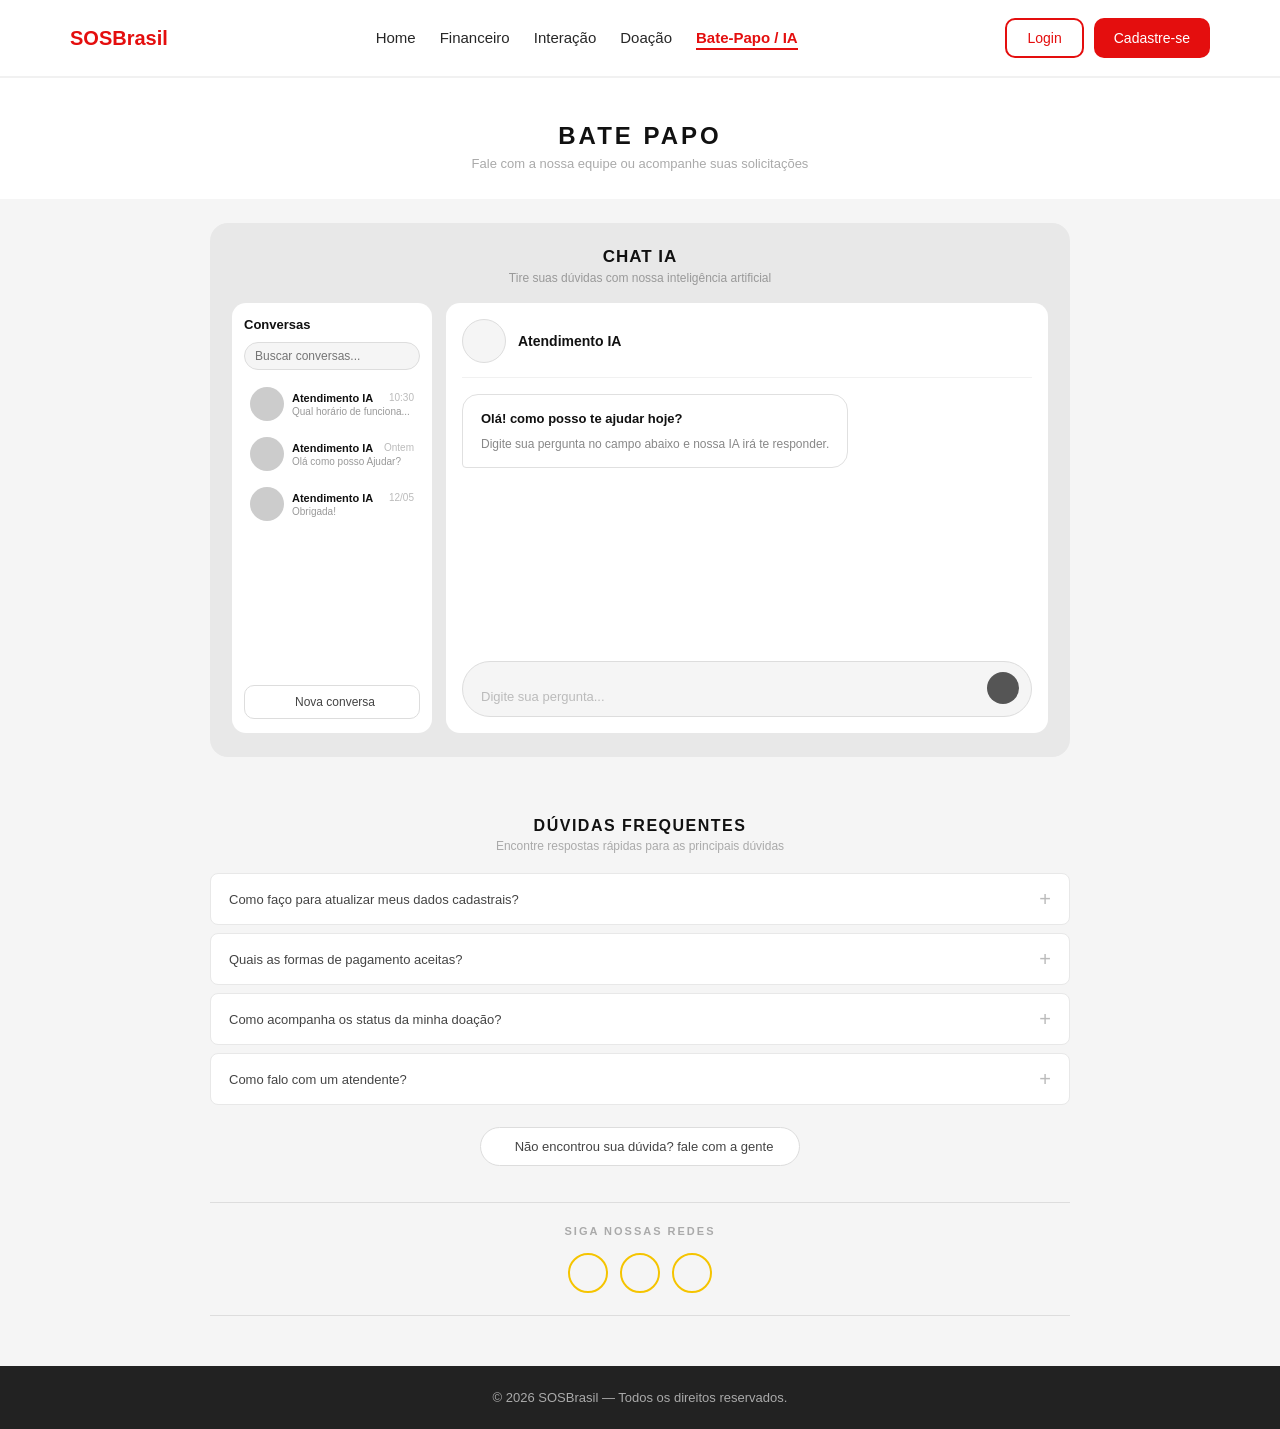
==== commit 69a380d3: "BatepapoIA.alt" ====
--- a/pags/batepapoIA.html
+++ b/pags/batepapoIA.html
@@ -10,141 +10,190 @@
 <body>
     <! =========== Cabeçalho =========== >
     <header>
-        <nav class="nav-container">
-            <div class="logo">
-                <h1><strong>SOS</strong>Brasil</h1>
-            </div>
-            <div class="nav-links">
-                <ul>
-                    <li><a href="home.html">Home</a></li>
-                    <li><a href="financeiro.html">Financeiro</a></li>
-                    <li><a href="#">Interação</a></li>
-                    <li><a href="#">Doação</a></li>
-                    <li><a href="batepapoIA.html" class="ativo">Bate-Papo / IA</a></li>
-                </ul>
-            </div>
-            <div class="nav-botoes">
-                <button class="btn-login">Login</button>
-                <button class="btn-cadastrar">Cadastre-se</button>
-            </div>
-        </nav>
-    </header>
-
-    <main>
-        <!-- ===================== HERO ===================== -->
-        <section class="secao-hero">
-            <div class="container">
-                <div class="hero-conteudo">
-
-                    <div >
-                        <h1> Bate Papo </h1>
-                        <p>Fale com anossa equipe ou acompanhe suas solicitações</p>
-                    
-                    <section>
-                        <h2> CHAT IA </h2>
-                            <p> Tire suas dúvidas com nossa inteligência artificial </p>
-
-        <!====================== Conversas ===================== --> 
-        <div class="pscConversas">            
-            <h3> Conversas </h3>
-                <div class="busca-container">
-    <input type="text" placeholder="Buscar conversas..." class="busca-input">
-    <span class="busca-icone">🔍</span>
+    <nav class="nav-container">
+      <div class="logo">
+        <h1><strong>SOS</strong>Brasil</h1>
+      </div>
+      <div class="nav-links">
+        <ul>
+          <li><a href="home.html">Home</a></li>
+          <li><a href="financeiro.html">Financeiro</a></li>
+          <li><a href="#">Interação</a></li>
+          <li><a href="#">Doação</a></li>
+          <li><a href="batepapoIA.html" class="ativo">Bate-Papo / IA</a></li>
+        </ul>
+      </div>
+      <div class="nav-botoes">
+        <button class="btn-login">Login</button>
+        <button class="btn-cadastrar">Cadastre-se</button>
+      </div>
+    </nav>
+  </header>
+ 
+  <main>
+ 
+    <!-- =========== HERO — TÍTULO BATE PAPO =========== -->
+    <section class="secao-hero">
+      <i class="fa-regular fa-comment-dots hero-icone"></i>
+      <h1 class="hero-titulo">BATE PAPO</h1>
+      <p class="hero-subtitulo">Fale com a nossa equipe ou acompanhe suas solicitações</p>
+    </section>
+ 
+    <!-- =========== CHAT IA =========== -->
+    <section class="secao-chat">
+      <div class="chat-card">
+ 
+        <h2 class="chat-titulo">CHAT IA</h2>
+        <p class="chat-subtitulo">Tire suas dúvidas com nossa inteligência artificial</p>
+ 
+        <!-- Duas colunas -->
+        <div class="chat-container">
+ 
+          <!-- COLUNA ESQUERDA — Conversas -->
+          <div class="sidebar">
+ 
+            <h3 class="sidebar-titulo">Conversas</h3>
+ 
+            <div class="busca-container">
+              <input type="text" placeholder="Buscar conversas..." class="busca-input">
+              <i class="fa-solid fa-magnifying-glass busca-icone"></i>
+            </div>
+ 
+            <ul class="lista-conversas">
+              <li class="conversa-item">
+                <div class="conversa-avatar"></div>
+                <div class="conversa-info">
+                  <div class="conversa-cabecalho">
+                    <span class="conversa-nome">Atendimento IA</span>
+                    <span class="conversa-hora">10:30</span>
+                  </div>
+                  <p class="conversa-preview">Qual horário de funciona...</p>
+                </div>
+              </li>
+              <li class="conversa-item">
+                <div class="conversa-avatar"></div>
+                <div class="conversa-info">
+                  <div class="conversa-cabecalho">
+                    <span class="conversa-nome">Atendimento IA</span>
+                    <span class="conversa-hora">Ontem</span>
+                  </div>
+                  <p class="conversa-preview">Olá como posso Ajudar?</p>
+                </div>
+              </li>
+              <li class="conversa-item">
+                <div class="conversa-avatar"></div>
+                <div class="conversa-info">
+                  <div class="conversa-cabecalho">
+                    <span class="conversa-nome">Atendimento IA</span>
+                    <span class="conversa-hora">12/05</span>
+                  </div>
+                  <p class="conversa-preview">Obrigada!</p>
+                </div>
+              </li>
+            </ul>
+ 
+            <button class="btn-nova-conversa">
+              <i class="fa-regular fa-comment-dots"></i> Nova conversa
+            </button>
+ 
+          </div>
+          <!-- fim sidebar -->
+ 
+          <!-- COLUNA DIREITA — Atendimento IA -->
+          <div class="chat-janela">
+ 
+            <div class="chat-cabecalho">
+              <div class="chat-avatar-icone">
+                <i class="fa-regular fa-id-badge"></i>
+              </div>
+              <span class="chat-nome">Atendimento IA</span>
+            </div>
+ 
+            <div class="chat-mensagens">
+              <div class="bolha bolha-recebida">
+                <strong>Olá! como posso te ajudar hoje?</strong>
+                <p>Digite sua pergunta no campo abaixo e nossa IA irá te responder.</p>
+              </div>
+            </div>
+ 
+            <div class="input-container">
+              <textarea class="chat-textarea" placeholder="Digite sua pergunta..." rows="1"></textarea>
+              <div class="input-icons">
+                <i class="fa-solid fa-paperclip chat-icone-clipe"></i>
+                <button class="chat-btn-enviar">
+                  <i class="fa-solid fa-chevron-right"></i>
+                </button>
+              </div>
+            </div>
+ 
+          </div>
+          <!-- fim chat-janela -->
+ 
         </div>
-
-            <ul class="lista-conversas">
-
-                <li class="conversa-item">
-                <div class="conversa-avatar"></div>
-            <div class="conversa-info">
-            
-            <div class="conversa-cabecalho">
-                <span class="conversa-nome">Atendimento IA</span>
-                <span class="conversa-hora">10:30</span>
-            </div>
-                <p class="conversa-preview">Qual horário de funciona...</p>
-      </div>
-    </li>
-
-                <li class="conversa-item">
-            <div class="conversa-avatar"></div>
-            <div class="conversa-info">
-            <div class="conversa-cabecalho">
-                <span class="conversa-nome">Atendimento IA</span>
-                <span class="conversa-hora">Ontem</span>
+        <!-- fim chat-container -->
+ 
+      </div>
+    </section>
+ 
+    <!-- =========== DÚVIDAS FREQUENTES =========== -->
+    <section class="secao-duvidas">
+      <div class="duvidas-card">
+ 
+        <h2 class="duvidas-titulo">DÚVIDAS FREQUENTES</h2>
+        <p class="duvidas-subtitulo">Encontre respostas rápidas para as principais dúvidas</p>
+ 
+        <details>
+          <summary>Como faço para atualizar meus dados cadastrais?</summary>
+          <p>Vá em usuário e clique em "Dados Cadastrais" e veja quais dados serão atualizados e clique em "Editar". Se for a senha, vá até a tela de login e clique em "Esqueci minha senha".</p>
+        </details>
+ 
+        <details>
+          <summary>Quais as formas de pagamento aceitas?</summary>
+          <p>A SOS Brasil aceita: Boleto, Cartão (Crédito e Débito), Pix e Transferência Bancária. Acesse a página Financeiro e escolha seu meio de doação.</p>
+        </details>
+ 
+        <details>
+          <summary>Como acompanha os status da minha doação?</summary>
+          <p>Você irá receber atualizações por E-Mail e imagens no nosso portal de notícias. Todas as doações serão publicadas no portal "SOS Brasil".</p>
+        </details>
+ 
+        <details>
+          <summary>Como falo com um atendente?</summary>
+          <p>Clique em "Fale com a gente" no botão abaixo e você será redirecionado para nosso chat com um atendente da SOS Brasil no WhatsApp.</p>
+        </details>
+ 
+        <!-- Botão fale com a gente -->
+        <div class="btn-duvida-container">
+          <a href="#" class="btn-duvida">
+            <i class="fa-regular fa-circle-question"></i>
+            Não encontrou sua dúvida? fale com a gente
+          </a>
         </div>
-                <p class="conversa-preview">Olá como posso Ajudar?</p>
+ 
+      </div>
+    </section>
+ 
+    <!-- =========== REDES SOCIAIS =========== -->
+    <section class="secao-redes">
+      <hr class="redes-linha">
+      <div class="redes-conteudo">
+        <p class="redes-titulo">SIGA NOSSAS REDES</p>
+        <div class="redes-icones">
+          <a href="#" target="_blank" aria-label="TikTok">
+            <i class="fa-brands fa-tiktok"></i>
+          </a>
+          <a href="#" target="_blank" aria-label="Facebook">
+            <i class="fa-brands fa-facebook-f"></i>
+          </a>
+          <a href="#" target="_blank" aria-label="YouTube">
+            <i class="fa-brands fa-youtube"></i>
+          </a>
         </div>
-    </li>
-
-                <li class="conversa-item">
-            <div class="conversa-avatar"></div>
-            <div class="conversa-info">
-            <div class="conversa-cabecalho">
-                <span class="conversa-nome">Atendimento IA</span>
-                <span class="conversa-hora">12/05</span>
-            </div>
-                <p class="conversa-preview">Obrigada!</p>
-            </div>
-        </li>
-        </ul>
-
-                <button class="btn-nova-conversa">💬 Nova conversa</button>
-
-            </div>
-        </div>
-        <! ================== Chat Principal ===================>
-        <div class="pscChatPrin">
-        <section>
-                <div class="chat-janela">
-                <div class="chat-avatar">🤖</div>
-                <h3> Atendimento IA </h3>
-            <div class="bolha bolha enviada">
-                <h4><strong> Olá! Como posso te ajudar hoje? </strong></h4>
-                <p>Digite sua pergunta no campo abaixo e nossa IA irá te responder.</p>
-            </div>
-            <div class="input-container"> 
-                <textarea name="chatIA" placeholder="Digite aqui sua pergunta..." id="" cols="50" rows="5"></textarea>
-            
-            <div class="input-icons"
-                <span class="chat-icone-clipe">📎</span>
-                <button class="chat-btn-enviar">›</button>   
-            </div>
-        </section>
-    </section>
-    </div>
-        <! ================= Dúvidas Frequentes ===================>
-            <h2> Dúvidas Frequentes </h2>
-            <p> Encontre respostas rápidas para as princpais dúvidas </p>
-        
-        <details> 
-            <summary> Como faço para atualizar meus dados cadastrais?
-            </summary>
-                <p> Vá em usuário e clique em "Dados Cadastrais" e veja quais dados serão atualizados e clique em "Editar". Se caso for a senha, vá até a tela de login e clique em "Esqueci minha senha". </p>
-        </details>
-        <details>
-            <summary> Quais as formas de pagamentos aceitas para doação? 
-            </summary>
-                <p> A SOS Brasil aceita: Boleto, Cartão (Crédito e Débito), Pix e Transferência Bancária. Clique em <a href="financeiro.html"></a> e escolha seu meio de doação.</p>
-        </details>
-        <details>
-            <summary> Como posso acompanhar o status da minha doação? 
-            </summary>
-                <p> Você irá receber atualizações por E-Mails e imagens no nosso portal de notícias. Todas as doações serão publicadas no portal "SOS Brasil".</p>
-        </details>
-        <details>
-            <summary> Como falo com um atendente da SOS Brasil? 
-            </summary>
-                <p> Clique em "Fale com a gente" no botão abaixo e você será redirecionado para nosso chat com um atendente da SOS Brasil no WhatsApp.</p>
-        </details>
-        
-        <div>
-            <span class="icone-interrogacao">?</span>
-            <input type="button" 
-            value="Não encontrou sua dúvida? Fale com a gente"> 
-        </div>
-    </section>
-    </main>
+      </div>
+      <hr class="redes-linha">
+    </section>
+ 
+  </main>
 </body>
 <footer>
     <div class="container">
--- a/pags/css/batepapoIA.css
+++ b/pags/css/batepapoIA.css
@@ -1,113 +1,625 @@
 /* ===================== RESET & BASE ===================== */
 * {
-    margin: 0;
-    padding: 0;
-    box-sizing: border-box;
-    font-family: 'Segoe UI', sans-serif;
+  margin: 0;
+  padding: 0;
+  box-sizing: border-box;
+  font-family: 'Segoe UI', sans-serif;
 }
 
 :root {
-    --vermelho:       #e40e0e;
-    --vermelho-escuro:#a00808;
-    --cinza-borda:    #f1f1f1;
-    --cinza-texto:    #444;
-    --cinza-claro:    #f5f5f5;
-    --cinza-medio:    #ebebeb;
-    --branco:         #ffffff;
-}
-
-/* ===================== CONTAINER ===================== */
+  --vermelho: #e40e0e;
+  --vermelho-escuro: #a00808;
+  --amarelo: #f5c400;
+  --cinza-borda: #f1f1f1;
+  --cinza-texto: #444;
+  --cinza-claro: #f5f5f5;
+  --cinza-medio: #e8e8e8;
+  --branco: #ffffff;
+}
+
+body {
+  background-color: var(--branco);
+  color: var(--cinza-texto);
+}
+
 .container {
-    max-width: 1200px;
-    margin: 0 auto;
-    padding: 0 30px;
+  max-width: 1200px;
+  margin: 0 auto;
+  padding: 0 30px;
 }
 
 /* ===================== CABEÇALHO ===================== */
 header {
-    width: 100%;
-    background: var(--branco);
-    border-bottom: 2px solid var(--cinza-borda);
-    position: sticky;
-    top: 0;
-    z-index: 100;
+  width: 100%;
+  background: var(--branco);
+  border-bottom: 2px solid var(--cinza-borda);
+  position: sticky;
+  top: 0;
+  z-index: 100;
 }
 
 .nav-container {
-    max-width: 1200px;
-    margin: 0 auto;
-    padding: 18px 30px;
-    display: flex;
-    align-items: center;
-    justify-content: space-between;
-    gap: 20px;
+  max-width: 1200px;
+  margin: 0 auto;
+  padding: 18px 30px;
+  display: flex;
+  align-items: center;
+  justify-content: space-between;
+  gap: 20px;
 }
 
 .logo h1 {
-    font-size: 20px;
-    color: var(--vermelho);
+  font-size: 20px;
+  color: var(--vermelho);
 }
 
 .nav-links ul {
-    list-style: none;
-    display: flex;
-    gap: 24px;
+  list-style: none;
+  display: flex;
+  gap: 24px;
 }
 
 .nav-links a {
-    color: #272727;
-    text-decoration: none;
-    font-size: 15px;
-    transition: color 0.3s;
+  color: #272727;
+  text-decoration: none;
+  font-size: 15px;
+  transition: color 0.3s;
 }
 
 .nav-links a:hover,
 .nav-links a.ativo {
-    color: var(--vermelho);
-    font-weight: 600;
+  color: var(--vermelho);
+  font-weight: 600;
+}
+
+.nav-links a.ativo {
+  border-bottom: 2px solid var(--vermelho);
+  padding-bottom: 2px;
 }
 
 .nav-botoes {
-    display: flex;
-    gap: 10px;
+  display: flex;
+  gap: 10px;
 }
 
 .btn-login {
-    background: var(--branco);
-    color: var(--vermelho);
-    padding: 10px 20px;
-    border: 2px solid var(--vermelho);
-    border-radius: 10px;
-    cursor: pointer;
-    font-size: 14px;
-    transition: all 0.3s;
-}
+  background: var(--branco);
+  color: var(--vermelho);
+  padding: 10px 20px;
+  border: 2px solid var(--vermelho);
+  border-radius: 10px;
+  cursor: pointer;
+  font-size: 14px;
+  transition: all 0.3s;
+}
+
 .btn-login:hover {
-    background: var(--vermelho);
-    color: var(--branco);
+  background: var(--vermelho);
+  color: var(--branco);
 }
 
 .btn-cadastrar {
-    background: var(--vermelho);
-    color: var(--branco);
-    padding: 10px 20px;
-    border: none;
-    border-radius: 10px;
-    cursor: pointer;
-    font-size: 14px;
-    transition: 0.3ms;
-}
+  background: var(--vermelho);
+  color: var(--branco);
+  padding: 10px 20px;
+  border: none;
+  border-radius: 10px;
+  cursor: pointer;
+  font-size: 14px;
+  transition: background 0.3s;
+}
+
 .btn-cadastrar:hover {
-    background: var(--vermelho-escuro);
-}
-
- 
+  background: var(--vermelho-escuro);
+}
+
+/* ===================== HERO — BATE PAPO ===================== */
+.secao-hero {
+  background-color: var(--branco);
+  padding: 36px 30px 28px;
+  text-align: center;
+}
+
+.hero-icone {
+  font-size: 30px;
+  color: #888;
+  display: block;
+  margin-bottom: 8px;
+}
+
+.hero-titulo {
+  font-size: 24px;
+  font-weight: 800;
+  letter-spacing: 3px;
+  color: #111;
+  margin-bottom: 6px;
+}
+
+.hero-subtitulo {
+  font-size: 13px;
+  color: #aaa;
+}
+
+/* ===================== SEÇÃO CHAT IA ===================== */
+.secao-chat {
+  background-color: var(--cinza-claro);
+  padding: 24px 30px 32px;
+}
+
+.chat-card {
+  max-width: 860px;
+  margin: 0 auto;
+  background-color: var(--cinza-medio);
+  border-radius: 18px;
+  padding: 24px 22px;
+}
+
+.chat-titulo {
+  text-align: center;
+  font-size: 17px;
+  font-weight: 800;
+  letter-spacing: 1px;
+  color: #111;
+  margin-bottom: 4px;
+}
+
+.chat-subtitulo {
+  text-align: center;
+  font-size: 12px;
+  color: #999;
+  margin-bottom: 18px;
+}
+
+/* ===================== DUAS COLUNAS ===================== */
+.chat-container {
+  display: flex;
+  gap: 14px;
+  height: 430px;
+}
+
+/* ===================== SIDEBAR — CONVERSAS ===================== */
+.sidebar {
+  width: 200px;
+  flex-shrink: 0;
+  background-color: var(--branco);
+  border-radius: 14px;
+  padding: 14px 12px;
+  display: flex;
+  flex-direction: column;
+  gap: 10px;
+}
+
+.sidebar-titulo {
+  font-size: 13px;
+  font-weight: 700;
+  color: #111;
+}
+
+.busca-container {
+  display: flex;
+  align-items: center;
+  background-color: var(--cinza-claro);
+  border: 1px solid #ddd;
+  border-radius: 20px;
+  padding: 6px 10px;
+  gap: 6px;
+}
+
+.busca-input {
+  border: none;
+  outline: none;
+  background: transparent;
+  font-size: 12px;
+  width: 100%;
+  color: var(--cinza-texto);
+}
+
+.busca-icone {
+  font-size: 11px;
+  color: #bbb;
+}
+
+.lista-conversas {
+  list-style: none;
+  display: flex;
+  flex-direction: column;
+  gap: 2px;
+  overflow-y: auto;
+  flex: 1;
+}
+
+.conversa-item {
+  display: flex;
+  align-items: center;
+  gap: 8px;
+  padding: 7px 6px;
+  border-radius: 8px;
+  cursor: pointer;
+  transition: background 0.2s;
+}
+
+.conversa-item:hover {
+  background-color: var(--cinza-claro);
+}
+
+.conversa-avatar {
+  width: 34px;
+  height: 34px;
+  border-radius: 50%;
+  background-color: #ccc;
+  flex-shrink: 0;
+}
+
+.conversa-info {
+  display: flex;
+  flex-direction: column;
+  gap: 2px;
+  overflow: hidden;
+  flex: 1;
+}
+
+.conversa-cabecalho {
+  display: flex;
+  justify-content: space-between;
+  align-items: center;
+}
+
+.conversa-nome {
+  font-size: 11px;
+  font-weight: 700;
+  color: #111;
+}
+
+.conversa-hora {
+  font-size: 10px;
+  color: #bbb;
+  white-space: nowrap;
+}
+
+.conversa-preview {
+  font-size: 10px;
+  color: #999;
+  white-space: nowrap;
+  overflow: hidden;
+  text-overflow: ellipsis;
+}
+
+.btn-nova-conversa {
+  background-color: var(--branco);
+  border: 1px solid #ddd;
+  border-radius: 10px;
+  padding: 9px 10px;
+  cursor: pointer;
+  font-size: 12px;
+  color: var(--cinza-texto);
+  display: flex;
+  align-items: center;
+  justify-content: center;
+  gap: 6px;
+  margin-top: auto;
+  transition: background 0.2s;
+}
+
+.btn-nova-conversa:hover {
+  background-color: var(--cinza-claro);
+}
+
+/* ===================== JANELA DO CHAT ===================== */
+.chat-janela {
+  flex: 1;
+  background-color: var(--branco);
+  border-radius: 14px;
+  padding: 16px;
+  display: flex;
+  flex-direction: column;
+  gap: 14px;
+  min-width: 0;
+}
+
+.chat-cabecalho {
+  display: flex;
+  align-items: center;
+  gap: 12px;
+  padding-bottom: 14px;
+  border-bottom: 1px solid var(--cinza-borda);
+}
+
+.chat-avatar-icone {
+  width: 44px;
+  height: 44px;
+  border-radius: 50%;
+  background-color: var(--cinza-claro);
+  border: 1px solid #ddd;
+  display: flex;
+  align-items: center;
+  justify-content: center;
+  font-size: 20px;
+  color: #888;
+}
+
+.chat-nome {
+  font-size: 14px;
+  font-weight: 700;
+  color: #111;
+}
+
+.chat-mensagens {
+  flex: 1;
+  overflow-y: auto;
+  display: flex;
+  flex-direction: column;
+  gap: 10px;
+  padding: 2px 0;
+}
+
+.bolha {
+  max-width: 68%;
+  padding: 14px 18px;
+  border-radius: 16px;
+  font-size: 13px;
+  line-height: 1.5;
+}
+
+.bolha-recebida {
+  background-color: var(--branco);
+  border: 1px solid #e0e0e0;
+  align-self: flex-start;
+  border-bottom-left-radius: 4px;
+}
+
+.bolha-recebida strong {
+  display: block;
+  font-size: 13px;
+  color: #111;
+  margin-bottom: 6px;
+}
+
+.bolha-recebida p {
+  font-size: 12px;
+  color: #888;
+  margin: 0;
+}
+
+.bolha-enviada {
+  background-color: var(--vermelho);
+  color: var(--branco);
+  align-self: flex-end;
+  border-bottom-right-radius: 4px;
+}
+
+.input-container {
+  display: flex;
+  align-items: flex-end;
+  background-color: var(--cinza-claro);
+  border: 1px solid #ddd;
+  border-radius: 28px;
+  padding: 10px 12px 10px 18px;
+  gap: 10px;
+}
+
+.chat-textarea {
+  flex: 1;
+  border: none;
+  outline: none;
+  resize: none;
+  font-size: 13px;
+  background: transparent;
+  color: var(--cinza-texto);
+  max-height: 90px;
+  overflow-y: auto;
+  line-height: 1.5;
+}
+
+.chat-textarea::placeholder {
+  color: #bbb;
+}
+
+.input-icons {
+  display: flex;
+  align-items: center;
+  gap: 10px;
+  flex-shrink: 0;
+  padding-bottom: 2px;
+}
+
+.chat-icone-clipe {
+  font-size: 15px;
+  color: #aaa;
+  cursor: pointer;
+  transition: color 0.2s;
+}
+
+.chat-icone-clipe:hover {
+  color: var(--cinza-texto);
+}
+
+.chat-btn-enviar {
+  width: 32px;
+  height: 32px;
+  border-radius: 50%;
+  background-color: #555;
+  color: var(--branco);
+  border: none;
+  font-size: 13px;
+  cursor: pointer;
+  display: flex;
+  align-items: center;
+  justify-content: center;
+  transition: background 0.2s;
+}
+
+.chat-btn-enviar:hover {
+  background-color: var(--vermelho);
+}
+
+/* ===================== DÚVIDAS FREQUENTES ===================== */
+.secao-duvidas {
+  background-color: var(--cinza-claro);
+  padding: 28px 30px 36px;
+}
+
+.duvidas-card {
+  max-width: 860px;
+  margin: 0 auto;
+}
+
+.duvidas-titulo {
+  text-align: center;
+  font-size: 16px;
+  font-weight: 800;
+  letter-spacing: 1.5px;
+  color: #111;
+  margin-bottom: 4px;
+}
+
+.duvidas-subtitulo {
+  text-align: center;
+  font-size: 12px;
+  color: #aaa;
+  margin-bottom: 20px;
+}
+
+details {
+  background-color: var(--branco);
+  border: 1px solid #e8e8e8;
+  border-radius: 8px;
+  margin-bottom: 8px;
+  overflow: hidden;
+}
+
+summary {
+  display: flex;
+  justify-content: space-between;
+  align-items: center;
+  padding: 15px 18px;
+  font-size: 13px;
+  color: var(--cinza-texto);
+  cursor: pointer;
+  list-style: none;
+  user-select: none;
+}
+
+summary::-webkit-details-marker {
+  display: none;
+}
+
+summary::after {
+  content: '+';
+  font-size: 20px;
+  color: #bbb;
+  font-weight: 300;
+  line-height: 1;
+  flex-shrink: 0;
+}
+
+details[open] summary::after {
+  content: '×';
+  color: var(--vermelho);
+}
+
+details p {
+  padding: 12px 18px 16px;
+  font-size: 13px;
+  color: #777;
+  line-height: 1.6;
+  border-top: 1px solid var(--cinza-borda);
+}
+
+/* Botão fale com a gente */
+.btn-duvida-container {
+  display: flex;
+  justify-content: center;
+  margin-top: 22px;
+}
+
+.btn-duvida {
+  display: inline-flex;
+  align-items: center;
+  gap: 8px;
+  background-color: var(--branco);
+  border: 1px solid #ddd;
+  border-radius: 28px;
+  padding: 11px 26px;
+  cursor: pointer;
+  font-size: 13px;
+  color: var(--cinza-texto);
+  text-decoration: none;
+  transition: border-color 0.2s, background 0.2s;
+}
+
+.btn-duvida:hover {
+  border-color: var(--amarelo);
+  background-color: #fffbee;
+}
+
+.btn-duvida .fa-circle-question {
+  font-size: 16px;
+  color: #777;
+}
+
+/* ===================== REDES SOCIAIS ===================== */
+.secao-redes {
+  background-color: var(--cinza-claro);
+  padding: 0 30px 28px;
+}
+
+.redes-linha {
+  border: none;
+  border-top: 1px solid #ddd;
+  margin: 0 auto 22px;
+  max-width: 860px;
+}
+
+.redes-conteudo {
+  text-align: center;
+  margin-bottom: 22px;
+}
+
+.redes-titulo {
+  font-size: 11px;
+  font-weight: 700;
+  letter-spacing: 2px;
+  color: #aaa;
+  margin-bottom: 16px;
+  text-transform: uppercase;
+}
+
+.redes-icones {
+  display: flex;
+  justify-content: center;
+  gap: 12px;
+}
+
+.redes-icones a {
+  width: 40px;
+  height: 40px;
+  border-radius: 50%;
+  border: 2px solid var(--amarelo);
+  display: flex;
+  align-items: center;
+  justify-content: center;
+  font-size: 15px;
+  text-decoration: none;
+  transition: background 0.2s, border-color 0.2s;
+}
+
+.redes-icones a:nth-child(1) i { color: #111; }
+.redes-icones a:nth-child(2) i { color: #1877f2; }
+.redes-icones a:nth-child(3) i { color: var(--vermelho); }
+
+.redes-icones a:hover {
+  background-color: var(--amarelo);
+}
+
+.redes-icones a:hover i {
+  color: var(--branco) !important;
+}
 
 /* ===================== RODAPÉ ===================== */
 footer {
-    background: #222;
-    color: #aaa;
-    padding: 24px 0;
-    text-align: center;
-    font-size: 13px;
+  background: #222;
+  color: #aaa;
+  padding: 24px 0;
+  text-align: center;
+  font-size: 13px;
 }
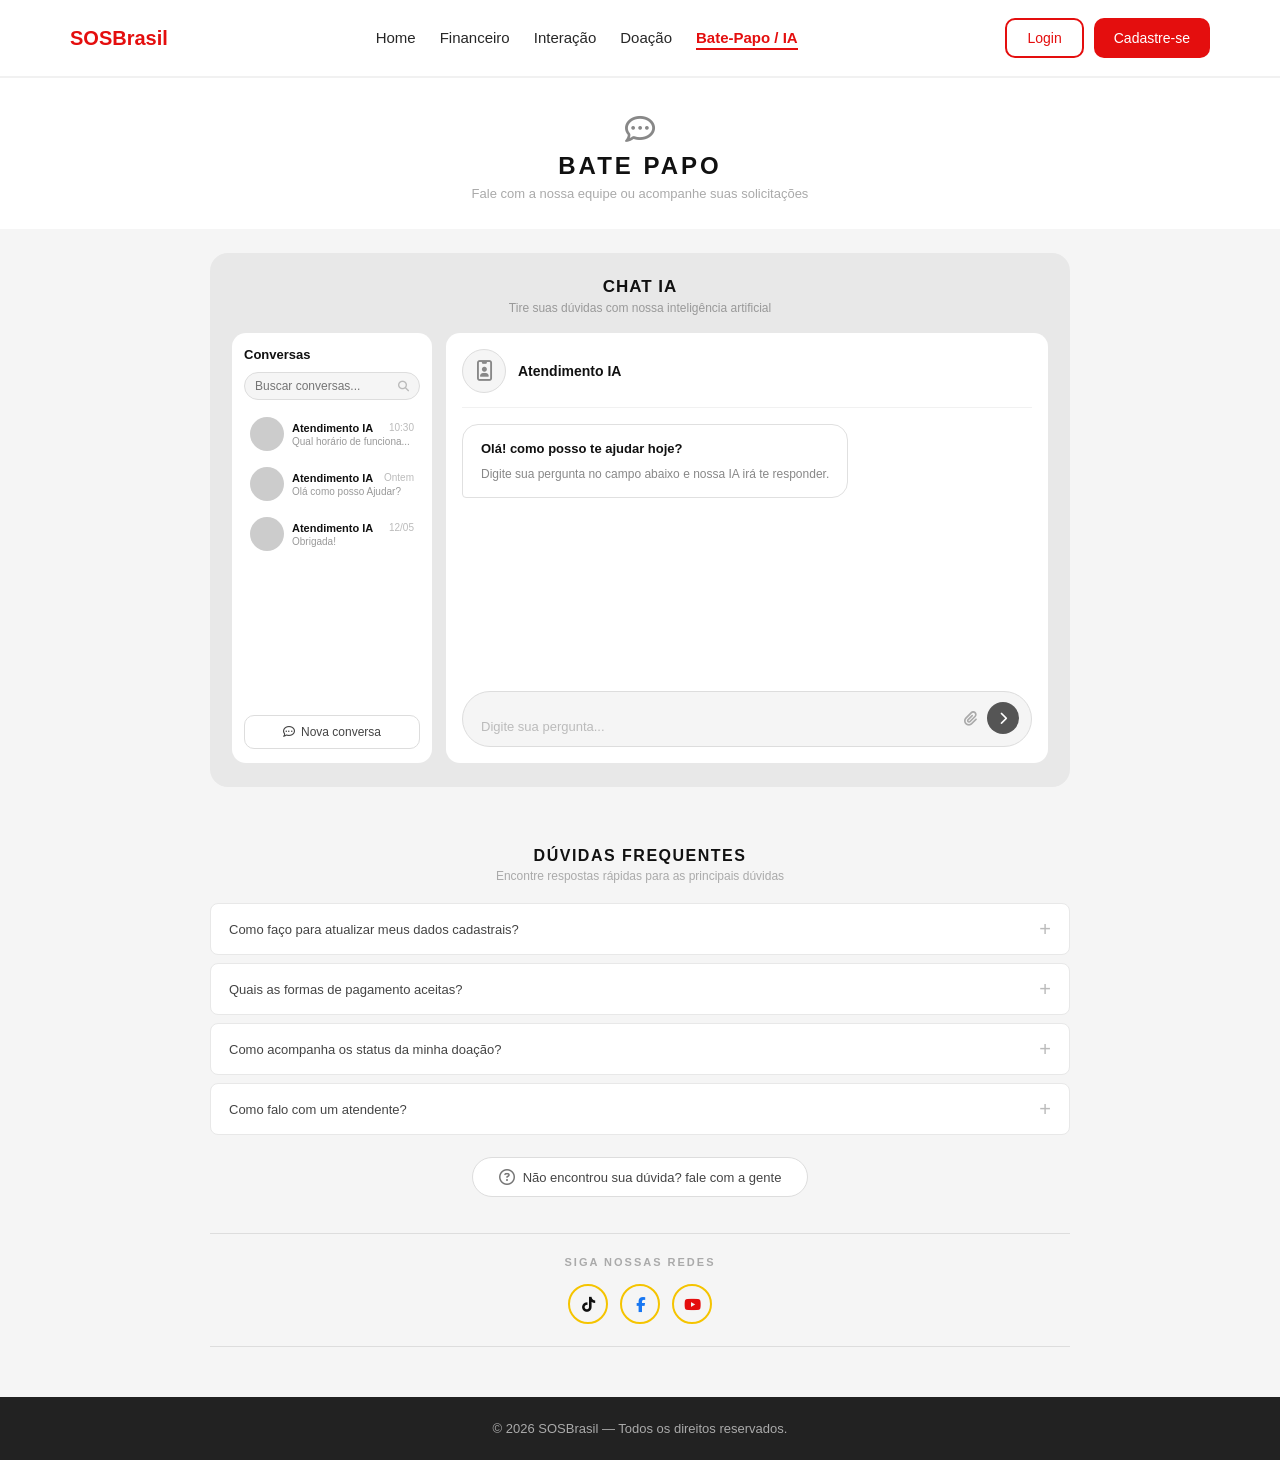
==== commit 953bd483: "." ====
--- a/pags/batepapoIA.html
+++ b/pags/batepapoIA.html
@@ -4,6 +4,7 @@
     <meta charset="UTF-8">
     <meta name="viewport" content="width=device-width, initial-scale=1.0">
     <title>SOSBrasil - Bate Papo</title>
+    <link rel="stylesheet" href="https://cdnjs.cloudflare.com/ajax/libs/font-awesome/6.5.0/css/all.min.css">
     <link rel="stylesheet" href="css/batepapoIA.css">
 
 </head>
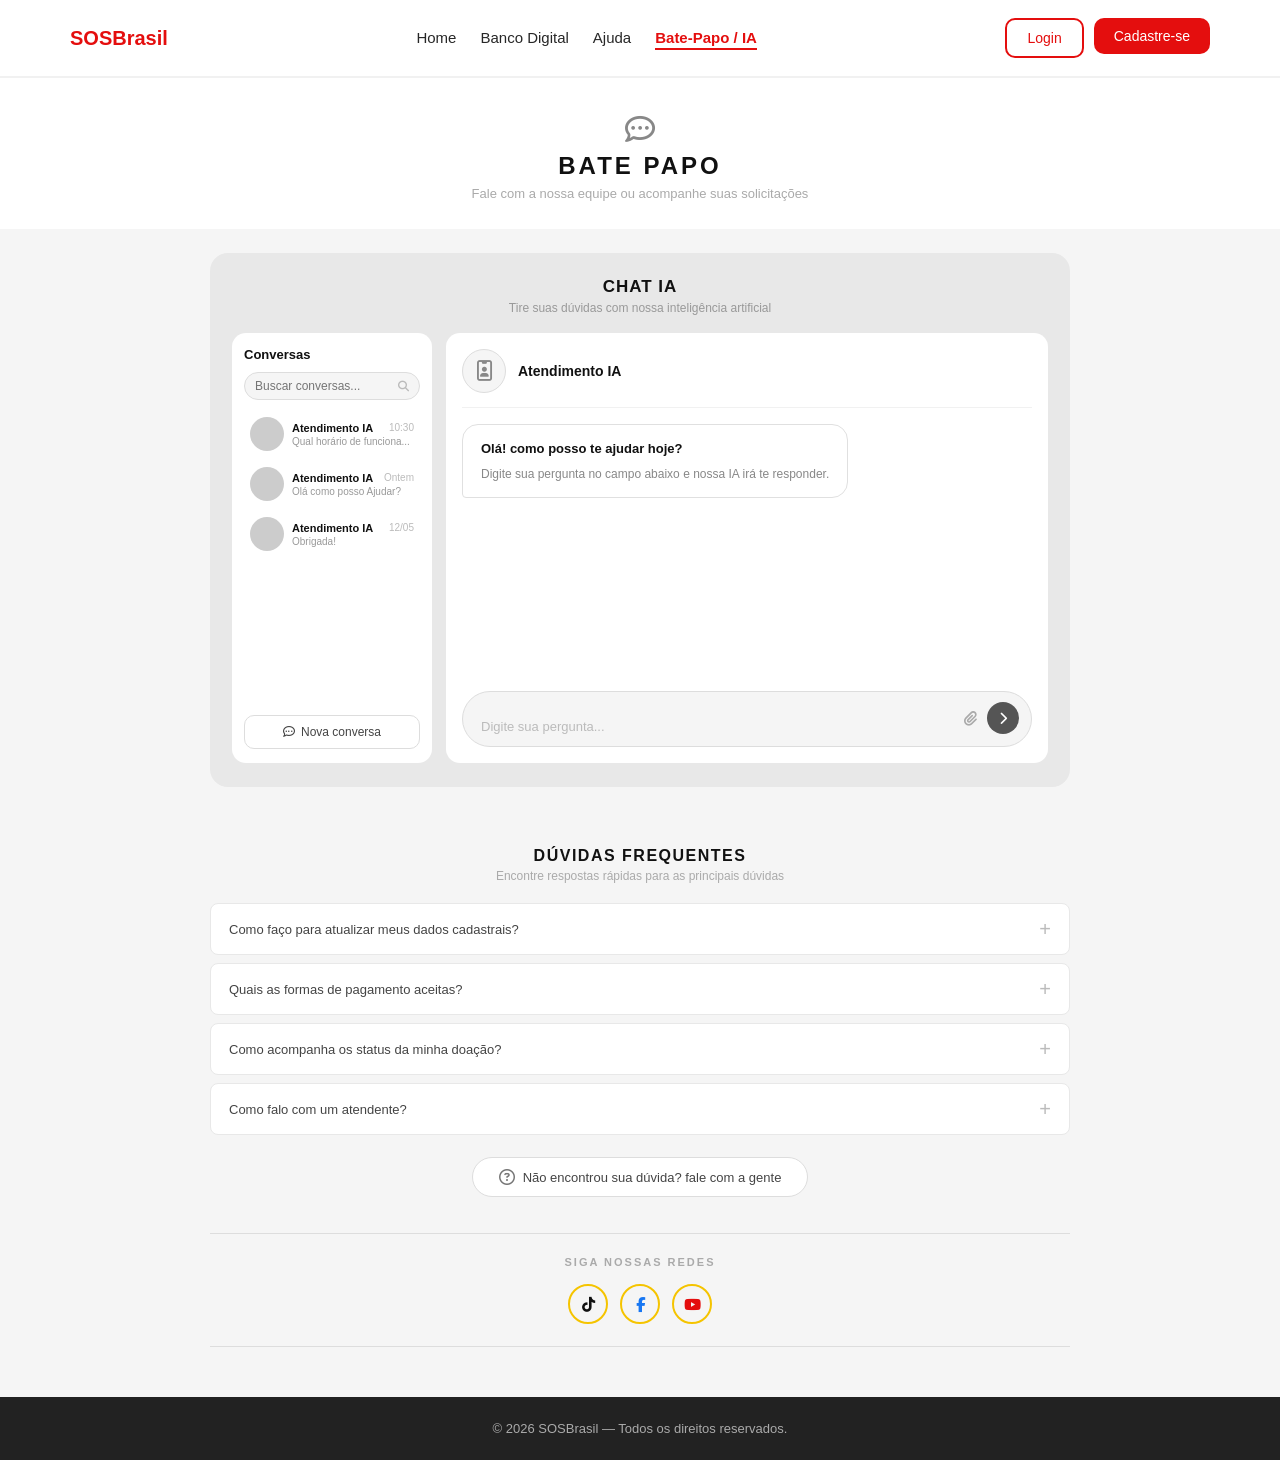
==== commit 2d738526: "v5" ====
--- a/pags/batepapoIA.html
+++ b/pags/batepapoIA.html
@@ -8,28 +8,26 @@
     <link rel="stylesheet" href="css/batepapoIA.css">
 
 </head>
-<body>
-    <! =========== Cabeçalho =========== >
+    <!-- ===================== CABEÇALHO ===================== -->
     <header>
-    <nav class="nav-container">
-      <div class="logo">
-        <h1><strong>SOS</strong>Brasil</h1>
-      </div>
-      <div class="nav-links">
-        <ul>
-          <li><a href="home.html">Home</a></li>
-          <li><a href="financeiro.html">Financeiro</a></li>
-          <li><a href="#">Interação</a></li>
-          <li><a href="#">Doação</a></li>
-          <li><a href="batepapoIA.html" class="ativo">Bate-Papo / IA</a></li>
-        </ul>
-      </div>
-      <div class="nav-botoes">
-        <button class="btn-login">Login</button>
-        <button class="btn-cadastrar">Cadastre-se</button>
-      </div>
-    </nav>
-  </header>
+        <nav class="nav-container">
+            <div class="logo">
+                <h1><strong>SOS</strong>Brasil</h1>
+            </div>
+            <div class="nav-links">
+                <ul>
+                    <li><a href="home.html">Home</a></li>
+                    <li><a href="financeiro.html">Banco Digital</a></li>
+                    <li><a href="ajuda.html">Ajuda</a></li>
+                    <li><a href="batepapoIA.html" class="ativo">Bate-Papo / IA</a></li>
+                </ul>
+            </div>
+            <div class="nav-botoes">
+                <a href="login.html"><button class="btn-login">Login</button></a>
+                <a href="login.html"><button class="btn-cadastrar">Cadastre-se</button></a>
+            </div>
+        </nav>
+    </header>
  
   <main>
  
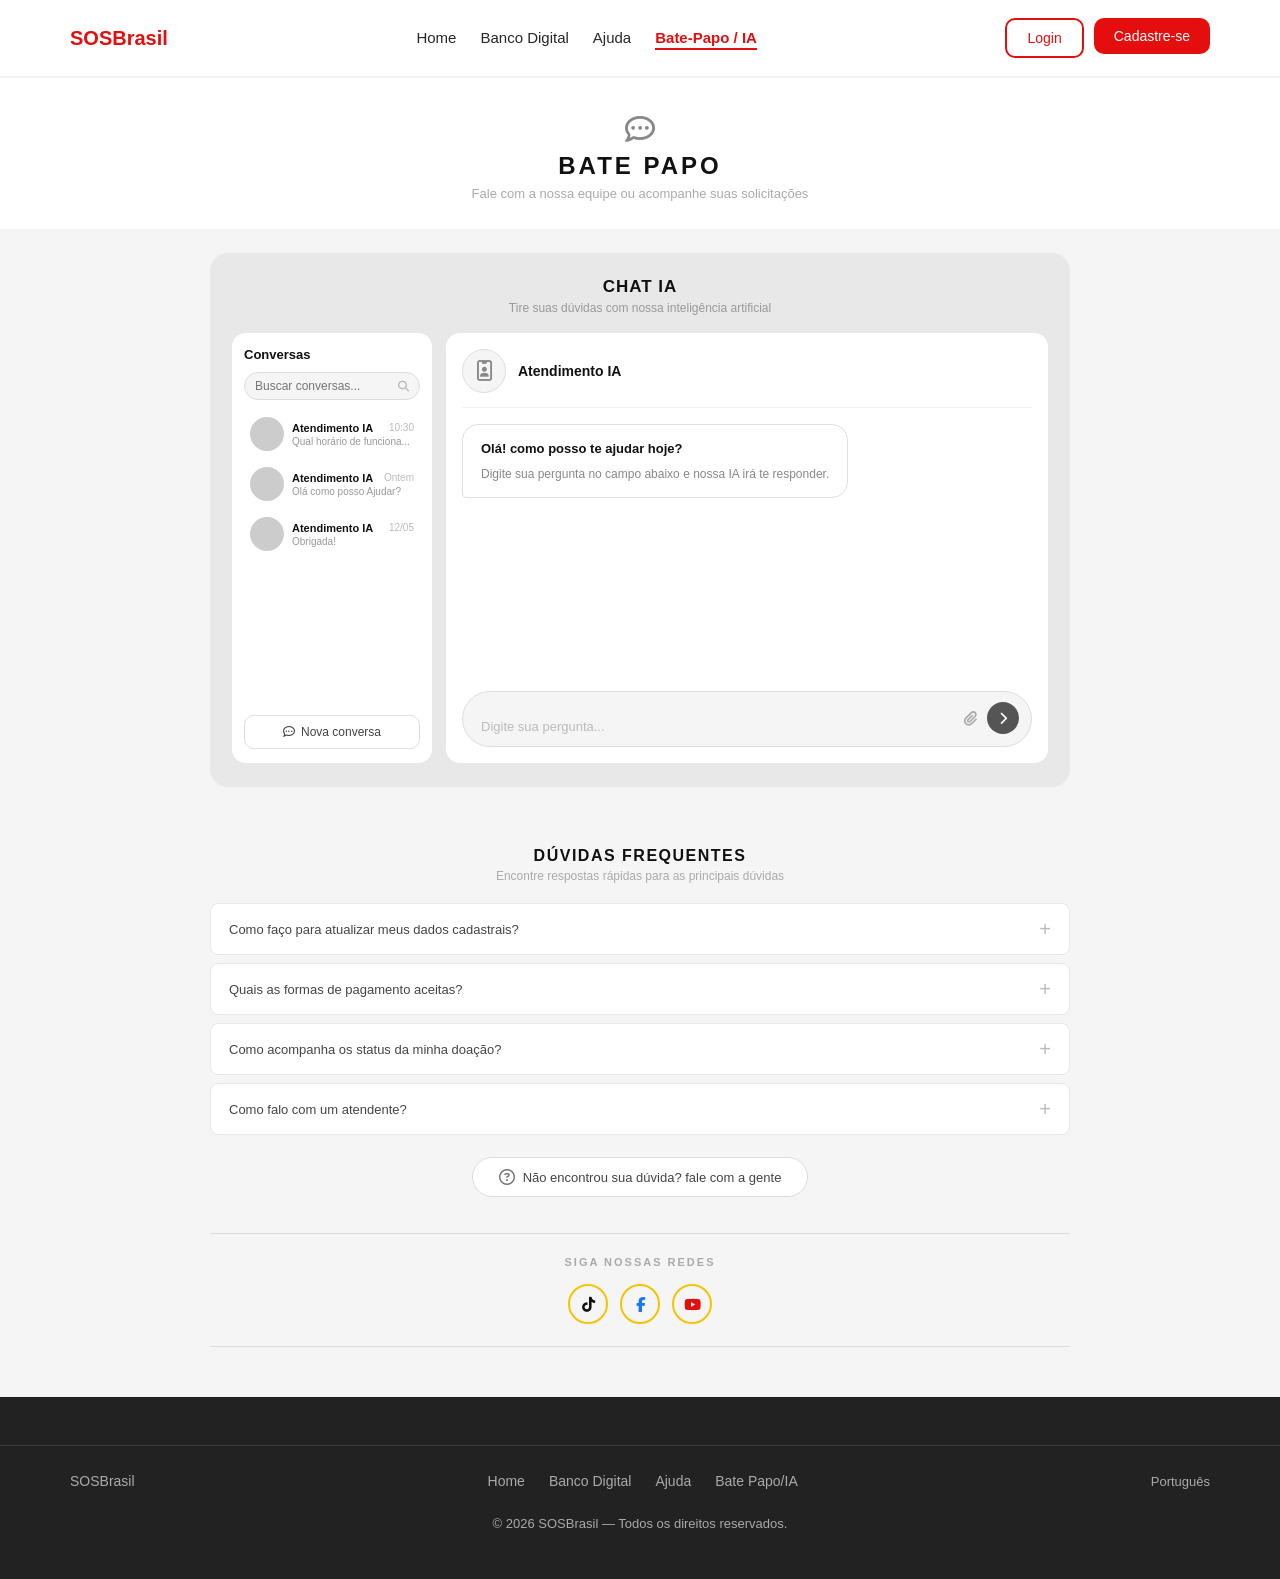
==== commit 8ad92377: "Ajustes Finais" ====
--- a/pags/batepapoIA.html
+++ b/pags/batepapoIA.html
@@ -195,7 +195,21 @@
   </main>
 </body>
 <footer>
-    <div class="container">
+  <footer>
+        <div class="footer-bottom">
+      <div class="container footer-nav">
+        <a class="logo" href="#">SOSBrasil</a>
+        <ul>
+          <li><a href="home.html">Home</a></li>
+          <li><a href="financeiro.html">Banco Digital</a></li>
+          <li><a href="ajuda.html">Ajuda</a></li>
+          <li><a href="batepapoIA.html">Bate Papo/IA</a></li>
+        </ul>
+        <span>Português</span>
+      </div>
+    </div>  
+  
+  <div class="container">
             <p>© 2026 SOSBrasil — Todos os direitos reservados.</p>
     </div>
 </footer>
--- a/pags/css/batepapoIA.css
+++ b/pags/css/batepapoIA.css
@@ -616,6 +616,35 @@
 }
 
 /* ===================== RODAPÉ ===================== */
+.footer-bottom {
+  border-top: 1px solid rgba(255,255,255,0.1);
+}
+
+.footer-nav {
+  min-height: 70px;
+  display: flex;
+  align-items: center;
+  justify-content: space-between;
+  gap: 20px;
+}
+
+.footer-nav ul {
+  display: flex;
+  gap: 24px;
+  list-style: none;
+}
+
+.footer-nav a {
+  color: #aaa;
+  text-decoration: none;
+  font-size: 14px;
+  transition: color 0.3s;
+}
+
+.footer-nav a:hover {
+  color: var(--branco);
+}
+
 footer {
   background: #222;
   color: #aaa;
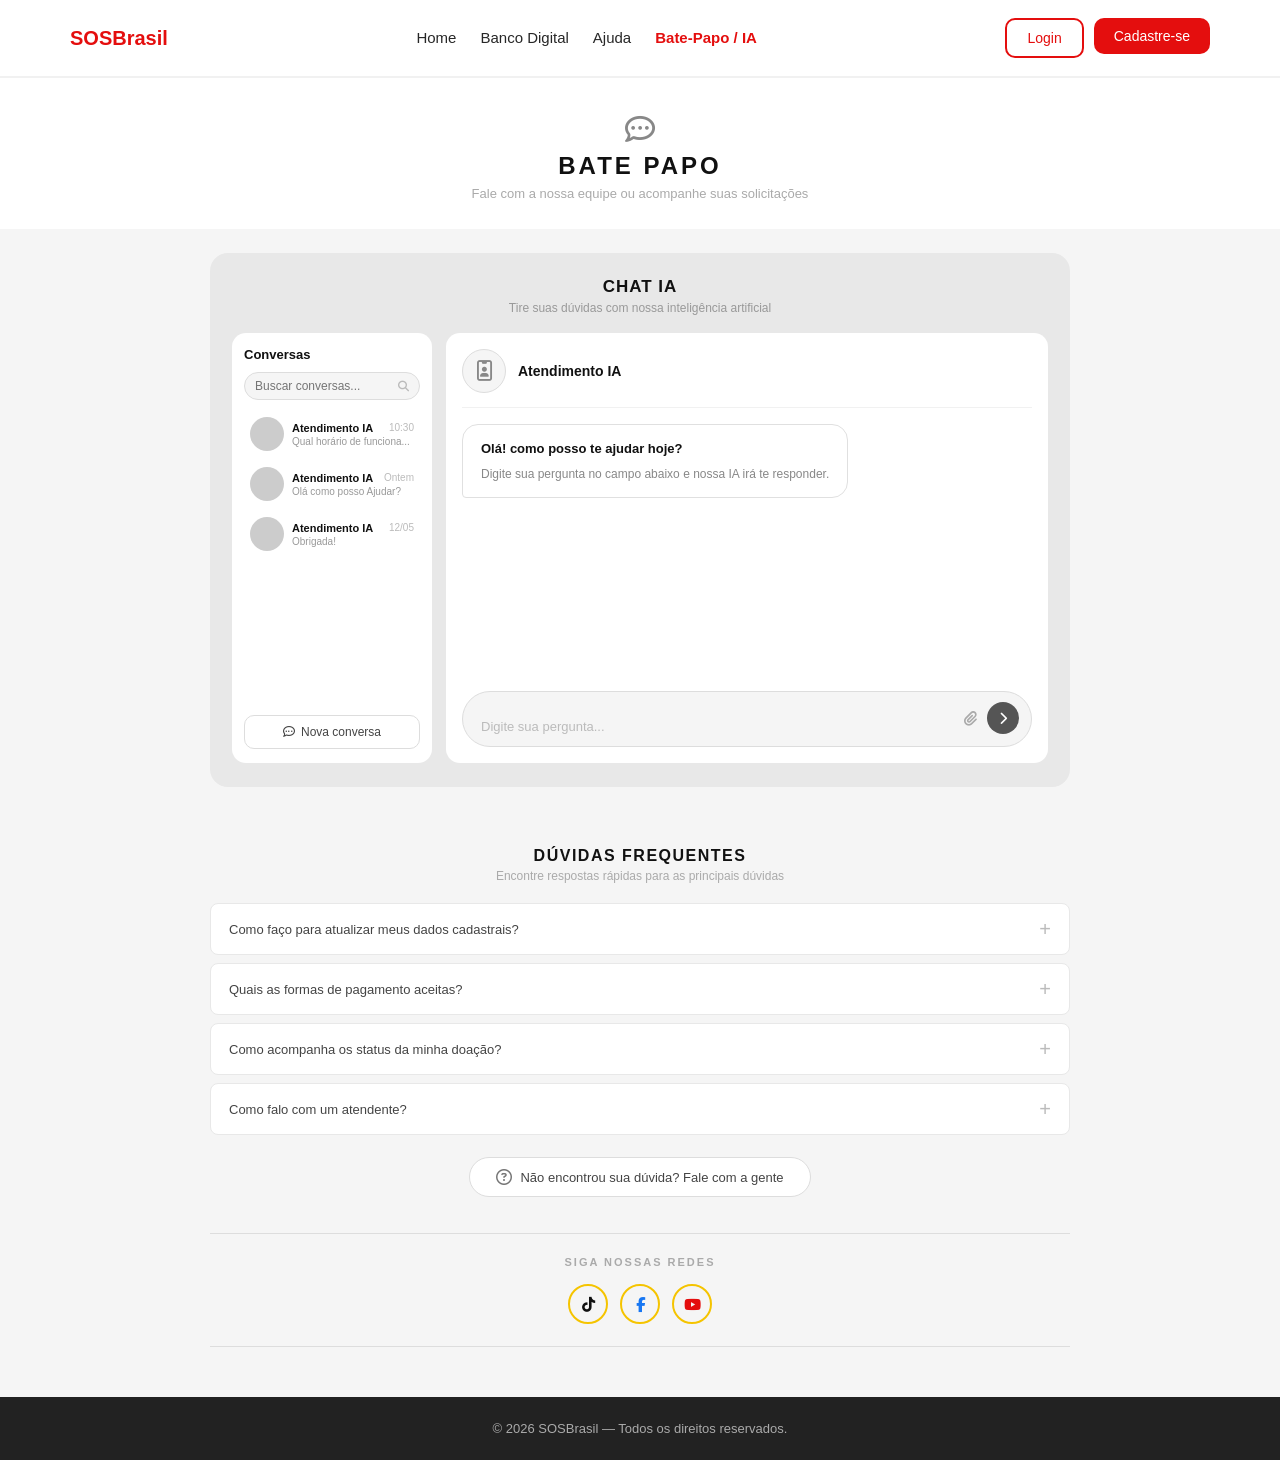
==== commit 778fb94e: "v5.2 (JS Add - Oficial)" ====
--- a/pags/batepapoIA.html
+++ b/pags/batepapoIA.html
@@ -9,6 +9,8 @@
 
 </head>
     <!-- ===================== CABEÇALHO ===================== -->
+
+      <link rel="stylesheet" href="https://cdnjs.cloudflare.com/ajax/libs/font-awesome/6.5.0/css/all.min.css">
     <header>
         <nav class="nav-container">
             <div class="logo">
@@ -165,7 +167,7 @@
         <div class="btn-duvida-container">
           <a href="#" class="btn-duvida">
             <i class="fa-regular fa-circle-question"></i>
-            Não encontrou sua dúvida? fale com a gente
+            Não encontrou sua dúvida? Fale com a gente
           </a>
         </div>
  
@@ -193,23 +195,11 @@
     </section>
  
   </main>
+    <script src="js/SOS.js"></script>
+  <script src="js/batepapoIA.js"></script>
 </body>
 <footer>
-  <footer>
-        <div class="footer-bottom">
-      <div class="container footer-nav">
-        <a class="logo" href="#">SOSBrasil</a>
-        <ul>
-          <li><a href="home.html">Home</a></li>
-          <li><a href="financeiro.html">Banco Digital</a></li>
-          <li><a href="ajuda.html">Ajuda</a></li>
-          <li><a href="batepapoIA.html">Bate Papo/IA</a></li>
-        </ul>
-        <span>Português</span>
-      </div>
-    </div>  
-  
-  <div class="container">
+    <div class="container">
             <p>© 2026 SOSBrasil — Todos os direitos reservados.</p>
     </div>
 </footer>
--- a/pags/css/batepapoIA.css
+++ b/pags/css/batepapoIA.css
@@ -72,10 +72,7 @@
   font-weight: 600;
 }
 
-.nav-links a.ativo {
-  border-bottom: 2px solid var(--vermelho);
-  padding-bottom: 2px;
-}
+
 
 .nav-botoes {
   display: flex;
@@ -616,35 +613,6 @@
 }
 
 /* ===================== RODAPÉ ===================== */
-.footer-bottom {
-  border-top: 1px solid rgba(255,255,255,0.1);
-}
-
-.footer-nav {
-  min-height: 70px;
-  display: flex;
-  align-items: center;
-  justify-content: space-between;
-  gap: 20px;
-}
-
-.footer-nav ul {
-  display: flex;
-  gap: 24px;
-  list-style: none;
-}
-
-.footer-nav a {
-  color: #aaa;
-  text-decoration: none;
-  font-size: 14px;
-  transition: color 0.3s;
-}
-
-.footer-nav a:hover {
-  color: var(--branco);
-}
-
 footer {
   background: #222;
   color: #aaa;
